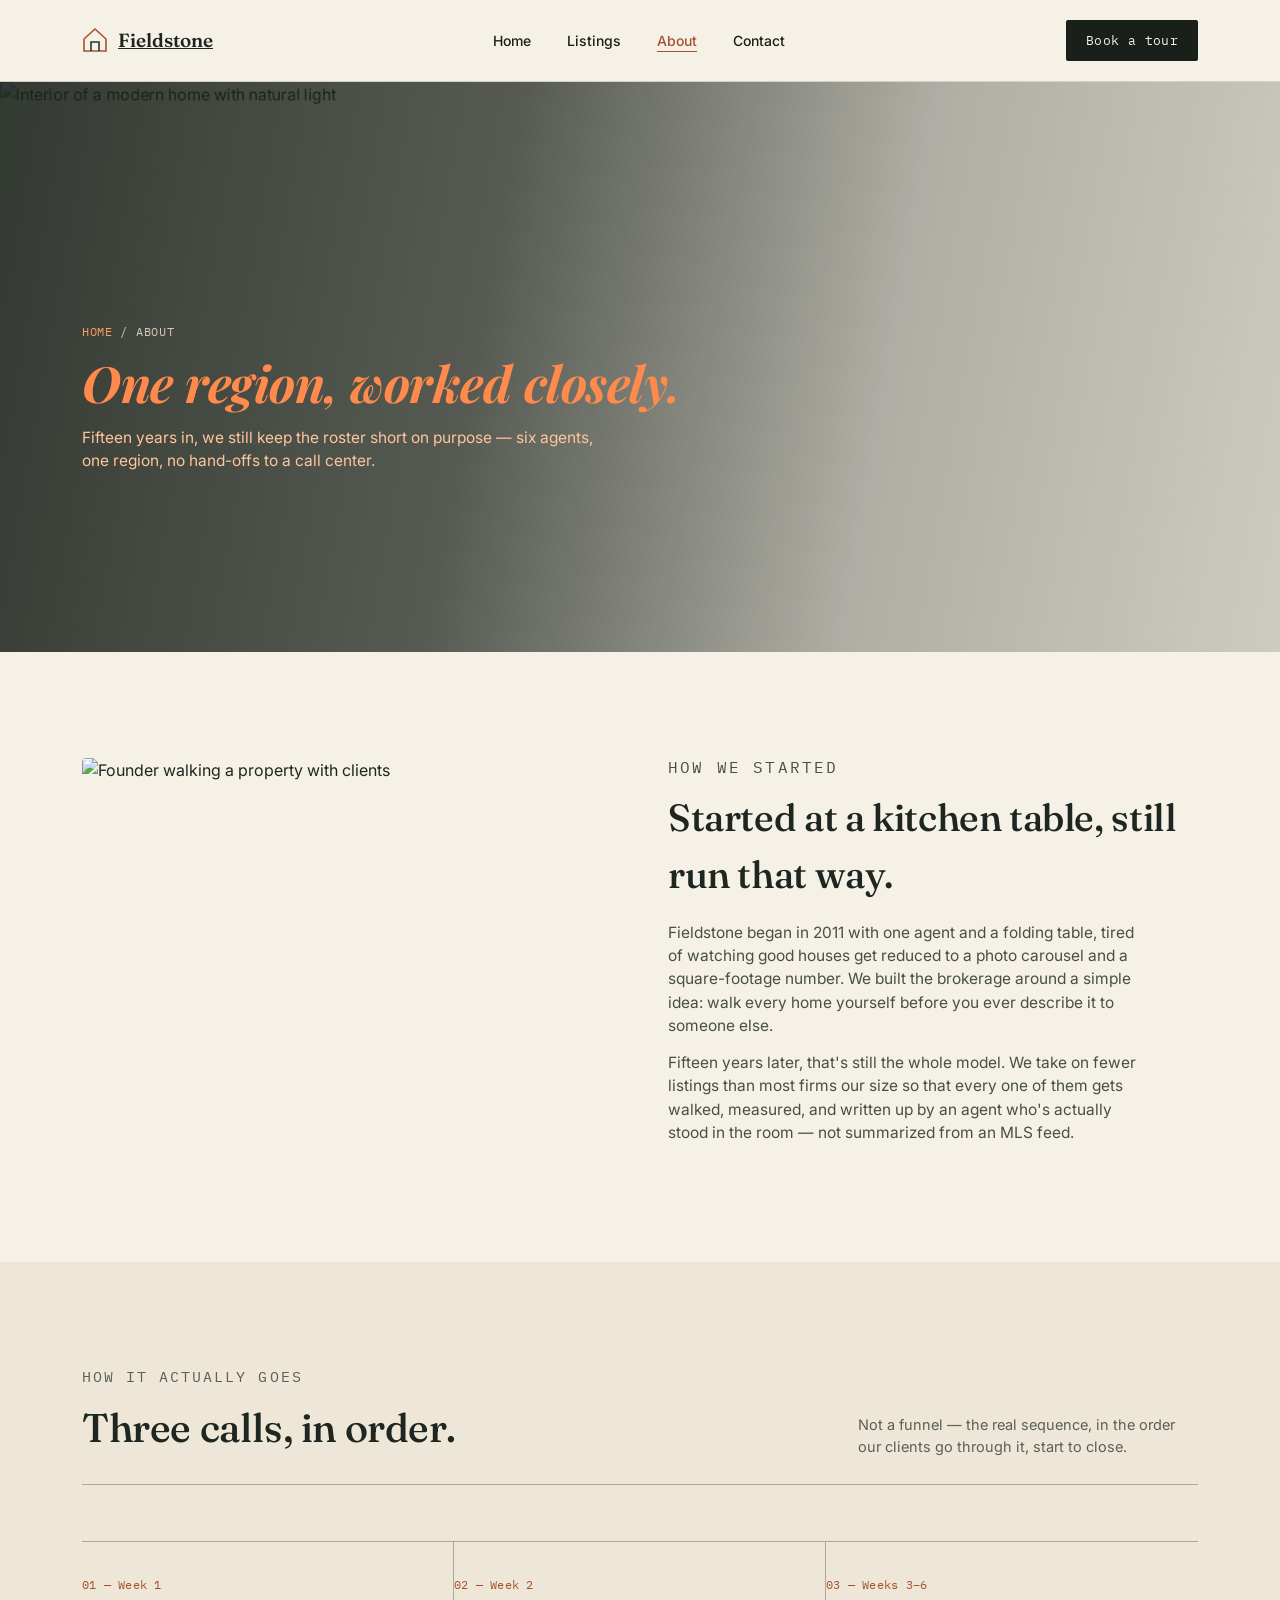
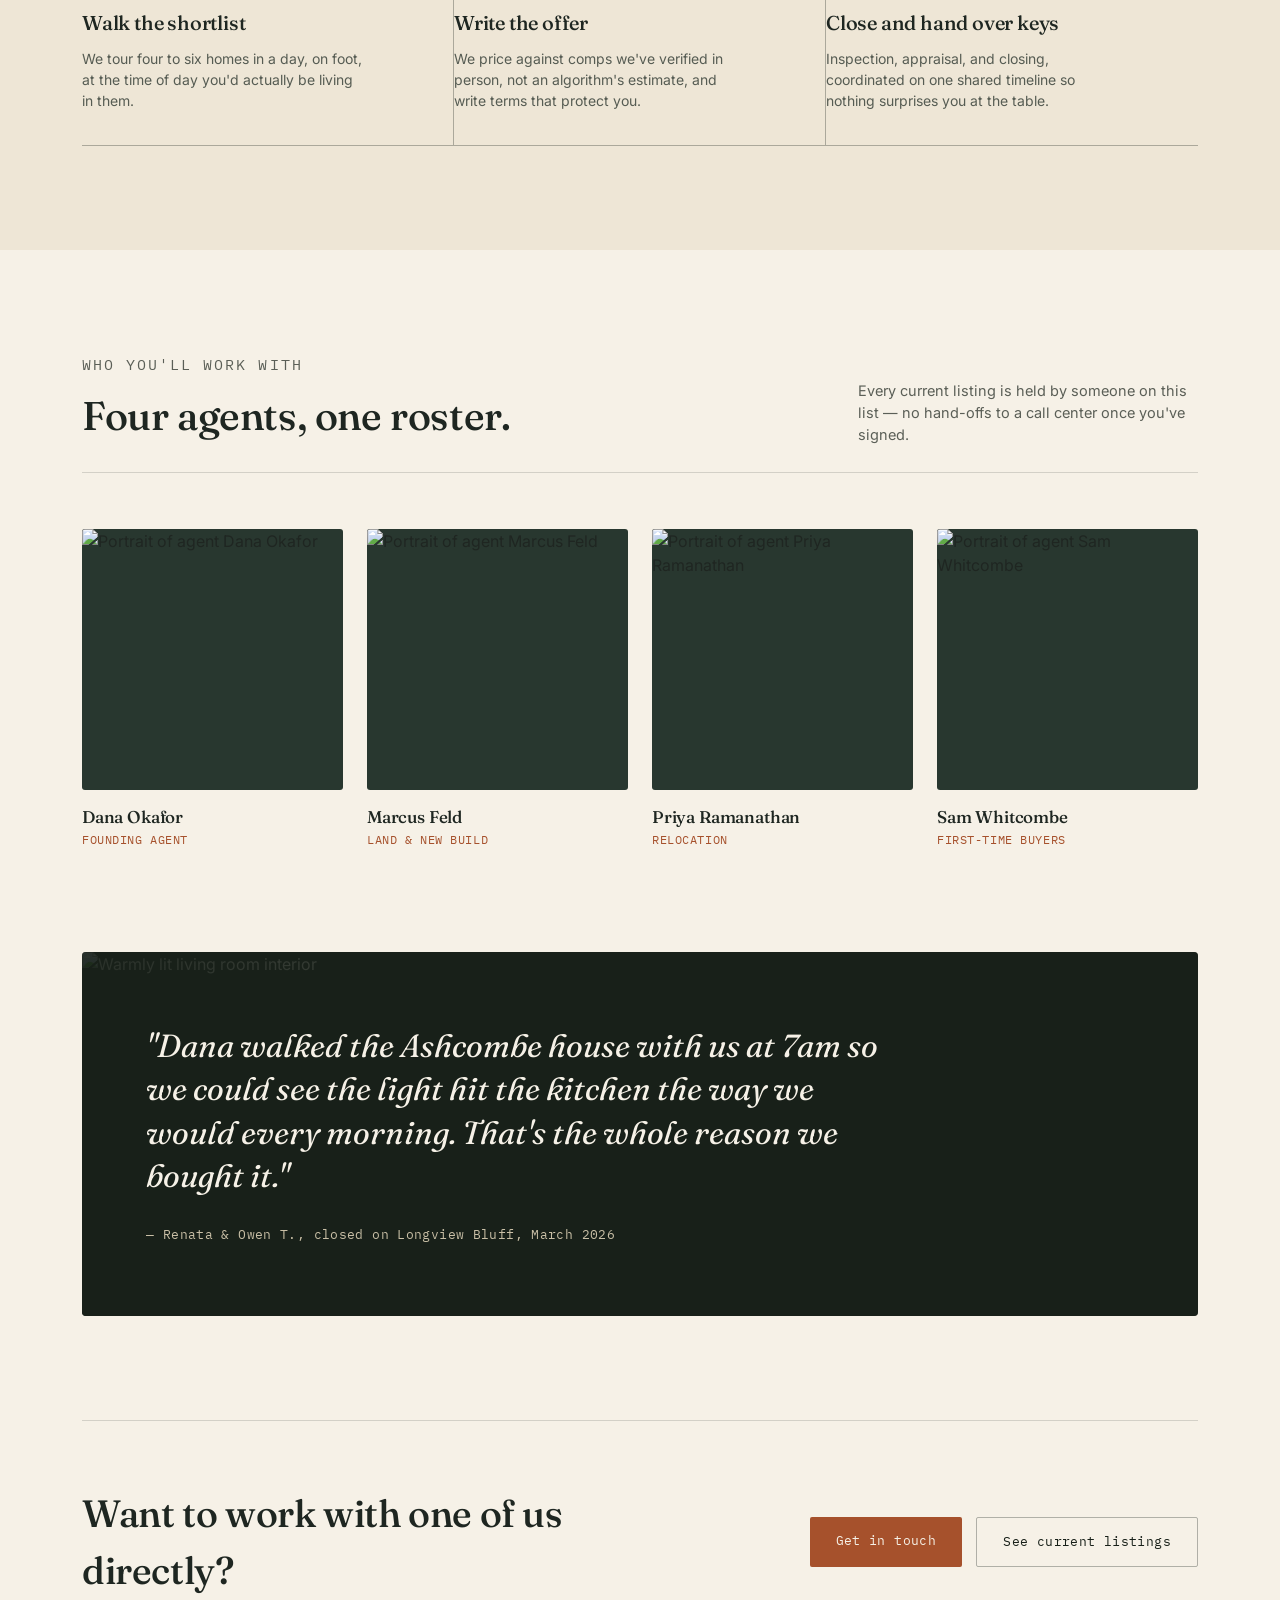
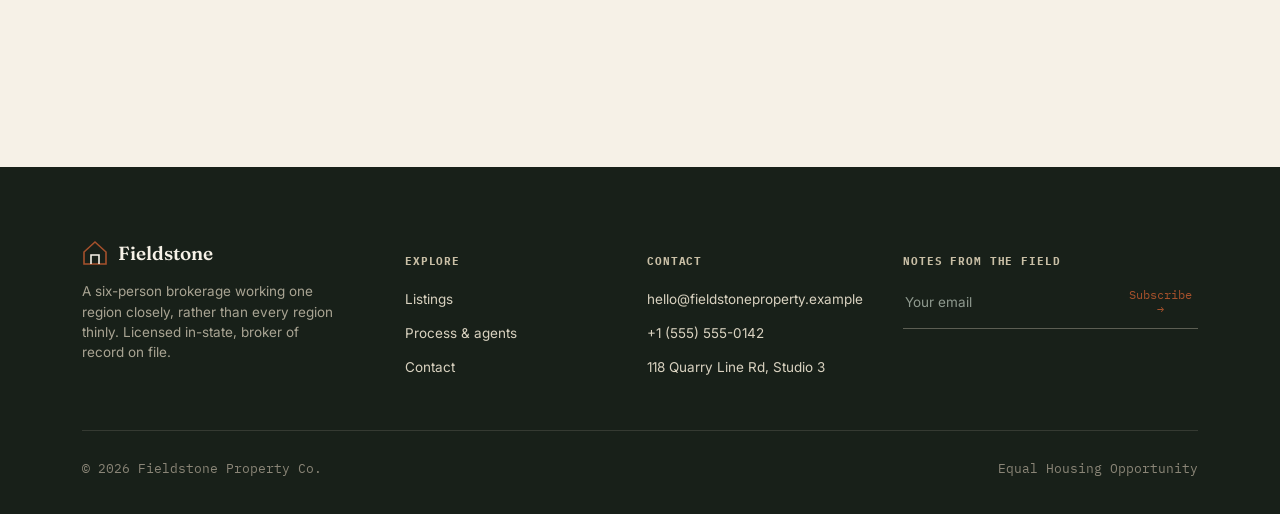
==== about.html @ 6312f869 "Add multi-page site: Home, Listings, About, Contact with professional nav and mobile menu" ====
<!DOCTYPE html>
<html lang="en">
<head>
<meta charset="UTF-8">
<meta name="viewport" content="width=device-width, initial-scale=1.0">
<title>About — Fieldstone Property Co.</title>
<link rel="preconnect" href="https://fonts.googleapis.com">
<link rel="preconnect" href="https://fonts.gstatic.com" crossorigin>
<link href="https://fonts.googleapis.com/css2?family=Fraunces:ital,opsz,wght@0,9..144,400;0,9..144,500;0,9..144,600;1,9..144,400&family=Playfair+Display:ital,wght@0,700;1,400;1,700&family=Inter:wght@400;500;600&family=IBM+Plex+Mono:wght@400;500&display=swap" rel="stylesheet">
<link rel="stylesheet" href="css/style.css">
</head>
<body>

<header>
  <nav>
    <a href="index.html" class="logo">
      <svg class="logo-mark" viewBox="0 0 26 26" fill="none">
        <path d="M13 2L24 12V24H2V12L13 2Z" stroke="#A6512C" stroke-width="1.6"/>
        <path d="M9 24V15H17V24" stroke="#28372F" stroke-width="1.6"/>
      </svg>
      Fieldstone
    </a>
    <ul class="nav-links">
      <li><a href="index.html">Home</a></li>
      <li><a href="listings.html">Listings</a></li>
      <li><a href="about.html" class="active">About</a></li>
      <li><a href="contact.html">Contact</a></li>
    </ul>
    <div class="nav-right">
      <a class="nav-cta" href="contact.html">Book a tour</a>
      <button class="nav-toggle" aria-label="Toggle menu" aria-expanded="false">
        <span></span><span></span><span></span>
      </button>
    </div>
  </nav>
  <div class="mobile-menu">
    <a href="index.html">Home</a>
    <a href="listings.html">Listings</a>
    <a href="about.html" class="active">About</a>
    <a href="contact.html">Contact</a>
    <a class="mobile-cta" href="contact.html">Book a tour</a>
  </div>
</header>

<section class="page-hero">
  <div class="hero-media">
    <img class="hero-photo" src="https://images.unsplash.com/photo-1600607687644-c7531e489ece?auto=format&fit=crop&w=1800&q=80" alt="Interior of a modern home with natural light" onerror="this.onerror=null;this.src='https://picsum.photos/seed/fieldstone-about/1800/900'">
    <div class="hero-scrim"></div>
    <div class="hero-grain"></div>
  </div>
  <div class="page-hero-inner">
    <p class="breadcrumb hero-fade d1"><a href="index.html">Home</a> / About</p>
    <h1 class="hero-fade d2">One region, worked closely.</h1>
    <p class="lede hero-fade d3">Fifteen years in, we still keep the roster short on purpose — six agents, one region, no hand-offs to a call center.</p>
  </div>
</section>

<section>
  <div class="wrap">
    <div class="about-intro reveal">
      <div class="about-intro-media">
        <img src="https://images.unsplash.com/photo-1600585154526-990dced4db0d?auto=format&fit=crop&w=900&q=80" alt="Founder walking a property with clients" loading="lazy" onerror="this.onerror=null;this.src='https://picsum.photos/seed/fieldstone-about-intro/900/700'">
      </div>
      <div>
        <p class="eyebrow" style="margin-bottom:10px;">How we started</p>
        <h2>Started at a kitchen table, still run that way.</h2>
        <p>Fieldstone began in 2011 with one agent and a folding table, tired of watching good houses get reduced to a photo carousel and a square-footage number. We built the brokerage around a simple idea: walk every home yourself before you ever describe it to someone else.</p>
        <p>Fifteen years later, that's still the whole model. We take on fewer listings than most firms our size so that every one of them gets walked, measured, and written up by an agent who's actually stood in the room — not summarized from an MLS feed.</p>
      </div>
    </div>
  </div>
</section>

<section id="process" style="background:var(--paper);">
  <div class="wrap">
    <div class="section-head reveal" style="border-color:var(--line-strong);">
      <div>
        <p class="eyebrow" style="margin-bottom:10px;">How it actually goes</p>
        <h2>Three calls, in order.</h2>
      </div>
      <p>Not a funnel — the real sequence, in the order our clients go through it, start to close.</p>
    </div>

    <div class="process-list reveal">
      <div class="process-item">
        <div class="process-num mono">01 — Week 1</div>
        <h3>Walk the shortlist</h3>
        <p>We tour four to six homes in a day, on foot, at the time of day you'd actually be living in them.</p>
      </div>
      <div class="process-item">
        <div class="process-num mono">02 — Week 2</div>
        <h3>Write the offer</h3>
        <p>We price against comps we've verified in person, not an algorithm's estimate, and write terms that protect you.</p>
      </div>
      <div class="process-item">
        <div class="process-num mono">03 — Weeks 3–6</div>
        <h3>Close and hand over keys</h3>
        <p>Inspection, appraisal, and closing, coordinated on one shared timeline so nothing surprises you at the table.</p>
      </div>
    </div>
  </div>
</section>

<section id="agents">
  <div class="wrap">
    <div class="section-head reveal">
      <div>
        <p class="eyebrow" style="margin-bottom:10px;">Who you'll work with</p>
        <h2>Four agents, one roster.</h2>
      </div>
      <p>Every current listing is held by someone on this list — no hand-offs to a call center once you've signed.</p>
    </div>

    <div class="agents-grid">
      <div class="agent-card reveal">
        <div class="agent-avatar">
          <img src="https://images.unsplash.com/photo-1580489944761-15a19d654956?auto=format&fit=crop&w=400&q=80" alt="Portrait of agent Dana Okafor" loading="lazy" onerror="this.onerror=null;this.src='https://picsum.photos/seed/agent-dana/400/400'">
        </div>
        <h3>Dana Okafor</h3>
        <div class="role">Founding agent</div>
      </div>
      <div class="agent-card reveal">
        <div class="agent-avatar">
          <img src="https://images.unsplash.com/photo-1500648767791-00dcc994a43e?auto=format&fit=crop&w=400&q=80" alt="Portrait of agent Marcus Feld" loading="lazy" onerror="this.onerror=null;this.src='https://picsum.photos/seed/agent-marcus/400/400'">
        </div>
        <h3>Marcus Feld</h3>
        <div class="role">Land &amp; new build</div>
      </div>
      <div class="agent-card reveal">
        <div class="agent-avatar">
          <img src="https://images.unsplash.com/photo-1544005313-94ddf0286df2?auto=format&fit=crop&w=400&q=80" alt="Portrait of agent Priya Ramanathan" loading="lazy" onerror="this.onerror=null;this.src='https://picsum.photos/seed/agent-priya/400/400'">
        </div>
        <h3>Priya Ramanathan</h3>
        <div class="role">Relocation</div>
      </div>
      <div class="agent-card reveal">
        <div class="agent-avatar">
          <img src="https://images.unsplash.com/photo-1519345182560-3f2917c472ef?auto=format&fit=crop&w=400&q=80" alt="Portrait of agent Sam Whitcombe" loading="lazy" onerror="this.onerror=null;this.src='https://picsum.photos/seed/agent-sam/400/400'">
        </div>
        <h3>Sam Whitcombe</h3>
        <div class="role">First-time buyers</div>
      </div>
    </div>
  </div>
</section>

<section style="padding-top:0;">
  <div class="wrap">
    <div class="testimonial reveal">
      <img class="testimonial-photo" src="https://images.unsplash.com/photo-1600210492486-724fe5c67fb0?auto=format&fit=crop&w=1600&q=80" alt="Warmly lit living room interior" loading="lazy" onerror="this.onerror=null;this.src='https://picsum.photos/seed/fieldstone-testimonial/1600/900'">
      <div class="testimonial-scrim"></div>
      <blockquote>"Dana walked the Ashcombe house with us at 7am so we could see the light hit the kitchen the way we would every morning. That's the whole reason we bought it."</blockquote>
      <cite>— Renata &amp; Owen T., closed on Longview Bluff, March 2026</cite>
    </div>
  </div>
</section>

<section style="padding-top:0;">
  <div class="wrap">
    <div class="cta-banner reveal">
      <h2>Want to work with one of us directly?</h2>
      <div class="cta-buttons">
        <a class="btn-primary" href="contact.html">Get in touch</a>
        <a class="btn-secondary" href="listings.html">See current listings</a>
      </div>
    </div>
  </div>
</section>

<footer>
  <div class="wrap">
    <div class="footer-top">
      <div>
        <div class="logo">
          <svg class="logo-mark" viewBox="0 0 26 26" fill="none">
            <path d="M13 2L24 12V24H2V12L13 2Z" stroke="#A6512C" stroke-width="1.6"/>
            <path d="M9 24V15H17V24" stroke="#F6F1E7" stroke-width="1.6"/>
          </svg>
          Fieldstone
        </div>
        <p>A six-person brokerage working one region closely, rather than every region thinly. Licensed in-state, broker of record on file.</p>
      </div>
      <div class="footer-col">
        <h4>Explore</h4>
        <ul>
          <li><a href="listings.html">Listings</a></li>
          <li><a href="about.html">Process &amp; agents</a></li>
          <li><a href="contact.html">Contact</a></li>
        </ul>
      </div>
      <div class="footer-col">
        <h4>Contact</h4>
        <ul>
          <li><a href="mailto:hello@fieldstoneproperty.example">hello@fieldstoneproperty.example</a></li>
          <li><a href="tel:+15550142">+1 (555) 555-0142</a></li>
          <li><a href="contact.html">118 Quarry Line Rd, Studio 3</a></li>
        </ul>
      </div>
      <div class="footer-col">
        <h4>Notes from the field</h4>
        <div class="footer-form">
          <input type="email" placeholder="Your email">
          <button type="button">Subscribe →</button>
        </div>
      </div>
    </div>
    <div class="footer-bottom">
      <span>© 2026 Fieldstone Property Co.</span>
      <span>Equal Housing Opportunity</span>
    </div>
  </div>
</footer>

<script src="js/main.js" defer></script>

</body>
</html>
---- css/style.css ----
:root{
    --ivory:#F6F1E7;
    --paper:#EEE6D6;
    --forest:#28372F;
    --forest-dark:#182019;
    --stone:#A08A66;
    --rust:#A6512C;
    --ink:#1E2621;
    --line: rgba(30,38,33,0.16);
    --line-strong: rgba(30,38,33,0.32);
  }
  *{box-sizing:border-box;}
  html{scroll-behavior:smooth;}
  body{
    margin:0;
    background:var(--ivory);
    color:var(--ink);
    font-family:'Inter',sans-serif;
    font-size:16px;
    line-height:1.5;
    -webkit-font-smoothing:antialiased;
  }
  h1,h2,h3,.display{
    font-family:'Fraunces',serif;
    font-weight:500;
    letter-spacing:-0.01em;
    margin:0;
  }
  .mono{
    font-family:'IBM Plex Mono',monospace;
    letter-spacing:0.02em;
  }
  a{color:inherit;}
  img,svg{display:block;max-width:100%;}
  .wrap{max-width:1180px;margin:0 auto;padding:0 32px;}
  .eyebrow{
    font-family:'IBM Plex Mono',monospace;
    font-size:12px;
    letter-spacing:0.14em;
    text-transform:uppercase;
    color:var(--rust);
  }
  :focus-visible{outline:2px solid var(--rust); outline-offset:3px;}

  /* ---------- NAV ---------- */
  header{
    position:sticky; top:0; z-index:50;
    background:rgba(246,241,231,0.88);
    backdrop-filter:blur(10px);
    border-bottom:1px solid var(--line);
  }
  nav{
    max-width:1180px;margin:0 auto;padding:20px 32px;
    display:flex;align-items:center;justify-content:space-between;
  }
  .logo{
    display:flex;align-items:center;gap:10px;
    font-family:'Fraunces',serif;font-size:19px;font-weight:600;
  }
  .logo-mark{width:26px;height:26px;flex:none;}
  .nav-links{display:flex;gap:36px;list-style:none;margin:0;padding:0;}
  .nav-links a{
    text-decoration:none;font-size:14px;font-weight:500;color:var(--forest-dark);
    position:relative;padding-bottom:3px;
  }
  .nav-links a::after{
    content:"";position:absolute;left:0;bottom:0;width:0;height:1px;background:var(--rust);
    transition:width .25s ease;
  }
  .nav-links a:hover::after{width:100%;}
  .nav-cta{
    font-family:'IBM Plex Mono',monospace;font-size:12.5px;
    background:var(--forest-dark);color:var(--ivory);
    padding:11px 20px;border-radius:2px;text-decoration:none;
    letter-spacing:0.03em;
    transition:background .2s ease;
    white-space:nowrap;
  }
  .nav-cta:hover{background:var(--rust);}
  .nav-toggle{display:none;}

  /* ---------- HERO ---------- */
  .hero{
    position:relative;
    overflow:visible;
    padding:150px 0 96px;
    min-height:640px;
    display:flex;
    align-items:center;
    margin-bottom:30px;
  }
  .hero-media{
    position:absolute; inset:0; overflow:hidden; z-index:0;
  }
  .hero-photo{
    position:absolute; inset:0; width:100%; height:100%;
    object-fit:cover; object-position:center;
    z-index:0;
    animation: heroZoom 22s ease-in-out infinite alternate;
    will-change:transform;
  }
  @keyframes heroZoom{
    0%{ transform:scale(1); }
    100%{ transform:scale(1.09); }
  }
  .hero-scrim{
    position:absolute; inset:0; z-index:1;
    background:linear-gradient(100deg, rgba(24,32,25,0.88) 0%, rgba(24,32,25,0.72) 38%, rgba(24,32,25,0.32) 68%, rgba(24,32,25,0.18) 100%);
  }
  .hero-grain{
    position:absolute; inset:0; z-index:1; pointer-events:none;
    background-image:radial-gradient(rgba(246,241,231,0.05) 1px, transparent 1px);
    background-size:3px 3px;
    mix-blend-mode:overlay;
    opacity:0.5;
  }
  @media (prefers-reduced-motion: reduce){
    .hero-photo{ animation:none; }
  }
  .hero-fade{
    opacity:0; transform:translateY(16px);
    animation: heroFadeUp .8s cubic-bezier(.22,.68,.36,1) forwards;
  }
  .hero-fade.d1{animation-delay:.05s;}
  .hero-fade.d2{animation-delay:.15s;}
  .hero-fade.d3{animation-delay:.28s;}
  .hero-fade.d4{animation-delay:.4s;}
  .hero-fade.d5{animation-delay:.52s;}
  @keyframes heroFadeUp{
    to{ opacity:1; transform:translateY(0); }
  }
  @media (prefers-reduced-motion: reduce){
    .hero-fade{ opacity:1; transform:none; animation:none; }
  }

  .hero-badge{
    position:absolute; right:32px; bottom:-30px; z-index:3;
    background:var(--ivory);
    border-radius:4px;
    padding:16px 20px;
    display:flex; align-items:center; gap:12px;
    box-shadow:0 24px 46px -20px rgba(20,26,20,0.5);
    max-width:250px;
  }
  .hero-badge-stars{ color:var(--rust); font-size:13px; letter-spacing:1px; flex:none;}
  .hero-badge-text{ font-size:12.5px; line-height:1.35; color:#4a5148;}
  .hero-badge-text b{ font-family:'Fraunces',serif; font-size:15px; color:var(--forest-dark);}

  .scroll-cue{
    position:absolute; left:50%; bottom:22px; transform:translateX(-50%);
    z-index:3; color:rgba(246,241,231,0.75);
    display:flex; animation: bounceCue 2.2s ease-in-out infinite;
  }
  .scroll-cue:hover{ color:var(--ivory); }
  @keyframes bounceCue{
    0%,100%{ transform:translate(-50%,0); }
    50%{ transform:translate(-50%,8px); }
  }
  @media (max-width:640px){
    .hero-badge{ position:static; margin:28px 32px 0; max-width:none; }
    .scroll-cue{ display:none; }
  }
  .hero-inner{
    position:relative; z-index:2;
    max-width:1180px;margin:0 auto;padding:0 32px;
    display:grid;grid-template-columns:1fr;gap:40px;align-items:center;
  }
  .hero h1{
    font-family:'Playfair Display',serif;
    font-style:italic;
    font-weight:700;
    font-size:clamp(40px,5.4vw,68px);
    line-height:1.04;
    letter-spacing:-0.01em;
    color:#FF8A4C;
  }
  .hero h1 em{font-style:normal;color:#FFB07A;}
  .hero .eyebrow{color:#FF9E5E;}
  .hero p.lede{
    max-width:460px;margin:22px 0 0;font-size:17.5px;line-height:1.65;font-weight:400;letter-spacing:0.01em;color:#FFC59B;
  }
  .hero-stats{
    display:flex;gap:34px;margin-top:40px;padding-top:28px;border-top:1px solid rgba(246,241,231,0.28);
    max-width:460px;
  }
  .hero-stats div b{
    display:block;font-family:'Fraunces',serif;font-size:26px;font-weight:600;color:#FF8A4C;
  }
  .hero-stats div span{font-size:12px;color:#B7B09E;text-transform:uppercase;letter-spacing:0.06em;}

  /* search bar */
  .search-bar{
    margin-top:44px;
    background:var(--forest-dark);
    border-radius:4px;
    padding:22px;
    display:grid;
    grid-template-columns:1.2fr 1fr 1fr auto;
    gap:16px;
    box-shadow:0 22px 44px -18px rgba(20,26,20,0.45);
  }
  .search-field{display:flex;flex-direction:column;gap:6px;}
  .search-field label{
    font-family:'IBM Plex Mono',monospace;font-size:10.5px;color:#C9BFA6;text-transform:uppercase;letter-spacing:0.09em;
  }
  .search-field select, .search-field input{
    background:transparent;border:none;border-bottom:1px solid rgba(255,255,255,0.28);
    color:var(--ivory);font-family:'Inter',sans-serif;font-size:14.5px;padding:4px 0;
  }
  .search-field select option{color:#111;}
  .search-field input::placeholder{color:#8f9a8f;}
  .search-btn{
    align-self:end;background:var(--rust);color:var(--ivory);border:none;border-radius:2px;
    padding:12px 22px;font-family:'IBM Plex Mono',monospace;font-size:12.5px;letter-spacing:0.04em;
    cursor:pointer;transition:background .2s ease;
  }
  .search-btn:hover{background:#8c4324;}

  /* ---------- SECTION LABELS ---------- */
  section{padding:104px 0;}
  .section-head{
    display:flex;justify-content:space-between;align-items:flex-end;gap:24px;margin-bottom:56px;
    border-bottom:1px solid var(--line);padding-bottom:26px;
  }
  .section-head h2{font-size:clamp(28px,3.4vw,40px);}
  .section-head p{max-width:340px;font-size:14.5px;color:#5b5f57;margin:0;}

  /* ---------- LISTINGS ---------- */
  .listings-grid{
    display:grid;grid-template-columns:repeat(3,1fr);gap:28px;
  }
  .card{
    position:relative;
    background:var(--paper);
    border:1px solid var(--line);
    border-radius:3px;
    overflow:hidden;
    transition:transform .35s ease, box-shadow .35s ease;
  }
  .card:hover{transform:translateY(-6px); box-shadow:0 30px 50px -30px rgba(30,38,33,0.4);}
  .card-media{position:relative;aspect-ratio:4/3;background:var(--forest);overflow:hidden;}
  .card-media img{width:100%;height:100%;object-fit:cover;object-position:center;transition:transform .5s ease;}
  .card:hover .card-media img{transform:scale(1.06);}
  .card-tag{
    position:absolute;top:14px;left:14px;
    background:rgba(246,241,231,0.92);
    font-family:'IBM Plex Mono',monospace;font-size:11px;letter-spacing:0.05em;
    padding:5px 10px;border-radius:2px;text-transform:uppercase;color:var(--forest-dark);
  }
  .card-ticks{
    position:absolute;inset:0;pointer-events:none;opacity:0;transition:opacity .3s ease;
  }
  .card:hover .card-ticks{opacity:1;}
  .card-body{padding:20px 20px 22px;}
  .card-body .price{
    font-family:'Fraunces',serif;font-size:22px;font-weight:600;color:var(--forest-dark);
  }
  .card-body .addr{font-size:13.5px;color:#5b5f57;margin-top:4px;}
  .card-specs{
    display:flex;gap:16px;margin-top:16px;padding-top:14px;border-top:1px solid var(--line);
    font-family:'IBM Plex Mono',monospace;font-size:12px;color:#4a5148;
  }
  .card-specs span b{color:var(--forest-dark);}

  /* ---------- PROCESS ---------- */
  .process-list{display:grid;grid-template-columns:repeat(3,1fr);gap:0;border-top:1px solid var(--line-strong);}
  .process-item{
    padding:34px 26px 34px 0;border-bottom:1px solid var(--line-strong);
    border-right:1px solid var(--line-strong);
    position:relative;
  }
  .process-list .process-item:nth-child(3n){border-right:none;}
  .process-num{
    font-family:'IBM Plex Mono',monospace;font-size:12px;color:var(--rust);margin-bottom:14px;
  }
  .process-item h3{font-size:20px;margin-bottom:10px;}
  .process-item p{font-size:14px;color:#565c53;margin:0;max-width:280px;}

  /* ---------- AGENTS ---------- */
  .agents-grid{display:grid;grid-template-columns:repeat(4,1fr);gap:24px;}
  .agent-card{text-align:left;}
  .agent-avatar{aspect-ratio:1;border-radius:3px;overflow:hidden;background:var(--forest);margin-bottom:14px;}
  .agent-avatar img{width:100%;height:100%;object-fit:cover;object-position:top center;filter:grayscale(0.15);}
  .agent-card h3{font-size:17px;margin-bottom:2px;}
  .agent-card .role{font-family:'IBM Plex Mono',monospace;font-size:11.5px;color:var(--rust);text-transform:uppercase;letter-spacing:0.05em;}

  /* ---------- TESTIMONIAL ---------- */
  .testimonial{
    background:var(--forest-dark);color:var(--ivory);border-radius:4px;
    padding:72px 64px;position:relative;overflow:hidden;
    min-height:280px; display:flex; flex-direction:column; justify-content:center;
  }
  .testimonial-photo{
    position:absolute;inset:0;width:100%;height:100%;object-fit:cover;object-position:center;z-index:0;
  }
  .testimonial-scrim{
    position:absolute;inset:0;z-index:1;
    background:linear-gradient(100deg, rgba(24,32,25,0.92) 0%, rgba(24,32,25,0.82) 45%, rgba(24,32,25,0.55) 100%);
  }
  .testimonial blockquote{
    position:relative;z-index:2;
    font-family:'Fraunces',serif;font-style:italic;font-weight:400;
    font-size:clamp(24px,2.6vw,32px);line-height:1.35;max-width:760px;margin:0;
  }
  .testimonial cite{
    position:relative;z-index:2;
    display:block;margin-top:28px;font-style:normal;font-family:'IBM Plex Mono',monospace;
    font-size:12.5px;color:#C9BFA6;letter-spacing:0.03em;
  }

  /* ---------- CTA BANNER ---------- */
  .cta-banner{
    display:flex;align-items:center;justify-content:space-between;gap:30px;flex-wrap:wrap;
    padding:64px 0;border-top:1px solid var(--line);
  }
  .cta-banner h2{font-size:clamp(26px,3.2vw,38px);max-width:520px;}
  .cta-buttons{display:flex;gap:14px;}
  .btn-primary, .btn-secondary{
    text-decoration:none;font-family:'IBM Plex Mono',monospace;font-size:13px;letter-spacing:0.03em;
    padding:14px 26px;border-radius:2px;white-space:nowrap;
  }
  .btn-primary{background:var(--rust);color:var(--ivory);transition:background .2s ease;}
  .btn-primary:hover{background:#8c4324;}
  .btn-secondary{border:1px solid var(--line-strong);color:var(--forest-dark);}
  .btn-secondary:hover{border-color:var(--forest-dark);}

  /* ---------- FOOTER ---------- */
  footer{background:var(--forest-dark);color:#D9D2C0;padding:72px 0 36px;}
  .footer-top{
    display:grid;grid-template-columns:1.4fr 1fr 1fr 1.2fr;gap:40px;padding-bottom:52px;border-bottom:1px solid rgba(217,210,192,0.15);
  }
  .footer-top .logo{color:var(--ivory);margin-bottom:14px;}
  .footer-top p{font-size:13.5px;color:#A9A493;max-width:260px;}
  .footer-col h4{
    font-family:'IBM Plex Mono',monospace;font-size:11px;text-transform:uppercase;letter-spacing:0.08em;
    color:#C9BFA6;margin-bottom:16px;
  }
  .footer-col ul{list-style:none;margin:0;padding:0;display:flex;flex-direction:column;gap:10px;}
  .footer-col a{text-decoration:none;font-size:13.5px;color:#D9D2C0;transition:color .2s ease;}
  .footer-col a:hover{color:var(--rust);}
  .footer-form{display:flex;gap:0;border-bottom:1px solid rgba(217,210,192,0.35);padding-bottom:10px;}
  .footer-form input{
    background:transparent;border:none;flex:1;color:var(--ivory);font-size:13.5px;font-family:'Inter',sans-serif;
  }
  .footer-form input::placeholder{color:#8f9a8f;}
  .footer-form button{
    background:none;border:none;color:var(--rust);font-family:'IBM Plex Mono',monospace;font-size:12px;cursor:pointer;
  }
  .footer-bottom{
    display:flex;justify-content:space-between;padding-top:28px;font-size:12.5px;color:#8a8577;
    font-family:'IBM Plex Mono',monospace;
  }

  /* ---------- REVEAL ---------- */
  .reveal{opacity:0;transform:translateY(18px);transition:opacity .7s ease, transform .7s ease;}
  .reveal.in{opacity:1;transform:translateY(0);}

  @media (prefers-reduced-motion: reduce){
    .reveal{opacity:1;transform:none;transition:none;}
    html{scroll-behavior:auto;}
  }

  /* ---------- RESPONSIVE ---------- */
  @media (max-width:980px){
    .hero{padding:120px 0 72px;min-height:auto;}
    .listings-grid{grid-template-columns:repeat(2,1fr);}
    .agents-grid{grid-template-columns:repeat(2,1fr);}
    .process-list{grid-template-columns:1fr;}
    .process-list .process-item{border-right:none;}
    .footer-top{grid-template-columns:1fr 1fr;}
    .nav-links{display:none;}
    .search-bar{grid-template-columns:1fr 1fr; }
    .search-btn{grid-column:1/-1;}
  }
  @media (max-width:640px){
    .wrap,.hero-inner,nav,footer .wrap{padding-left:20px;padding-right:20px;}
    .listings-grid{grid-template-columns:1fr;}
    .agents-grid{grid-template-columns:1fr;}
    .footer-top{grid-template-columns:1fr;}
    section{padding:72px 0;}
    .cta-banner{padding:48px 0;}
    .testimonial{padding:44px 28px;}
  }

/* ---------- MOBILE NAV TOGGLE ---------- */
.nav-right{display:flex;align-items:center;gap:18px;}
.nav-toggle{
  display:none;flex-direction:column;justify-content:center;gap:5px;
  background:none;border:none;cursor:pointer;padding:6px;width:34px;height:34px;
}
.nav-toggle span{
  display:block;width:22px;height:2px;background:var(--forest-dark);border-radius:2px;
  transition:transform .25s ease, opacity .2s ease;
}
.nav-toggle.open span:nth-child(1){transform:translateY(7px) rotate(45deg);}
.nav-toggle.open span:nth-child(2){opacity:0;}
.nav-toggle.open span:nth-child(3){transform:translateY(-7px) rotate(-45deg);}

.mobile-menu{
  display:none;flex-direction:column;
  background:var(--ivory);border-bottom:1px solid var(--line);
  padding:6px 32px 22px;
}
.mobile-menu.open{display:flex;}
.mobile-menu a{
  padding:13px 0;font-size:15px;text-decoration:none;color:var(--forest-dark);
  border-bottom:1px solid var(--line);font-weight:500;
}
.mobile-menu a.active{color:var(--rust);}
.mobile-menu .mobile-cta{
  margin-top:14px;background:var(--forest-dark);color:var(--ivory);text-align:center;
  border-radius:2px;padding:13px;font-family:'IBM Plex Mono',monospace;font-size:13px;
  border-bottom:none;
}

.nav-links a.active{color:var(--rust);}
.nav-links a.active::after{width:100%;}

@media (max-width:980px){
  .nav-toggle{display:flex;}
}
@media (min-width:981px){
  .mobile-menu{display:none !important;}
}

/* ---------- PAGE HERO (internal pages) ---------- */
.page-hero{
  position:relative;overflow:visible;min-height:300px;
  display:flex;align-items:center;
}
.page-hero-inner{
  position:relative;z-index:2;max-width:1180px;margin:0 auto;
  padding:126px 32px 60px;width:100%;
}
.page-hero .eyebrow{color:#FF9E5E;}
.page-hero h1{
  font-family:'Playfair Display',serif;font-style:italic;font-weight:700;
  font-size:clamp(32px,4.2vw,50px);color:#FF8A4C;margin-top:14px;line-height:1.1;
  max-width:640px;
}
.page-hero p.lede{max-width:520px;margin-top:16px;font-size:15.5px;color:#FFC59B;}
.breadcrumb{
  font-family:'IBM Plex Mono',monospace;font-size:11.5px;letter-spacing:0.06em;
  color:#D9CBB8;text-transform:uppercase;
}
.breadcrumb a{color:#FF9E5E;text-decoration:none;}
.breadcrumb a:hover{text-decoration:underline;}

@media (max-width:640px){
  .page-hero-inner{padding:110px 20px 48px;}
}

/* ---------- LISTINGS PAGE FILTER BAR ---------- */
.filter-wrap{margin-top:-56px;position:relative;z-index:5;}
@media (max-width:980px){
  .filter-wrap{margin-top:24px;}
}

/* ---------- ABOUT PAGE INTRO ---------- */
.about-intro{
  display:grid;grid-template-columns:1fr 1fr;gap:56px;align-items:center;
}
.about-intro-media{border-radius:4px;overflow:hidden;aspect-ratio:4/3;}
.about-intro-media img{width:100%;height:100%;object-fit:cover;}
.about-intro h2{font-size:clamp(28px,3.4vw,38px);margin-bottom:18px;}
.about-intro p{font-size:15.5px;color:#484f45;margin:0 0 14px;max-width:480px;}
@media (max-width:900px){
  .about-intro{grid-template-columns:1fr;}
}

/* ---------- CONTACT PAGE ---------- */
.contact-grid{display:grid;grid-template-columns:1.15fr 0.85fr;gap:52px;align-items:start;}
.contact-form{display:flex;flex-direction:column;gap:22px;}
.form-row{display:grid;grid-template-columns:1fr 1fr;gap:22px;}
.form-field{display:flex;flex-direction:column;gap:7px;}
.form-field label{
  font-family:'IBM Plex Mono',monospace;font-size:11px;text-transform:uppercase;
  letter-spacing:0.07em;color:#6b7268;
}
.form-field input, .form-field select, .form-field textarea{
  border:none;border-bottom:1px solid var(--line-strong);background:transparent;
  padding:10px 2px;font-family:'Inter',sans-serif;font-size:15px;color:var(--ink);
  transition:border-color .2s ease;
}
.form-field input:focus, .form-field select:focus, .form-field textarea:focus{
  border-color:var(--rust);outline:none;
}
.form-field textarea{resize:vertical;min-height:120px;font-family:'Inter',sans-serif;}
.contact-info{
  background:var(--paper);border-radius:4px;padding:34px;
  display:flex;flex-direction:column;gap:26px;
}
.contact-info-item h4{
  font-family:'IBM Plex Mono',monospace;font-size:11px;text-transform:uppercase;
  letter-spacing:0.07em;color:var(--rust);margin-bottom:8px;
}
.contact-info-item p, .contact-info-item a{
  font-size:14.5px;color:var(--forest-dark);text-decoration:none;margin:0;line-height:1.5;
}
.contact-info-item a:hover{color:var(--rust);}
.contact-map{border-radius:4px;overflow:hidden;border:1px solid var(--line);margin-top:6px;}
.contact-map iframe{display:block;width:100%;height:220px;border:0;filter:grayscale(0.3) contrast(1.05);}
@media (max-width:900px){
  .contact-grid{grid-template-columns:1fr;}
  .form-row{grid-template-columns:1fr;}
}
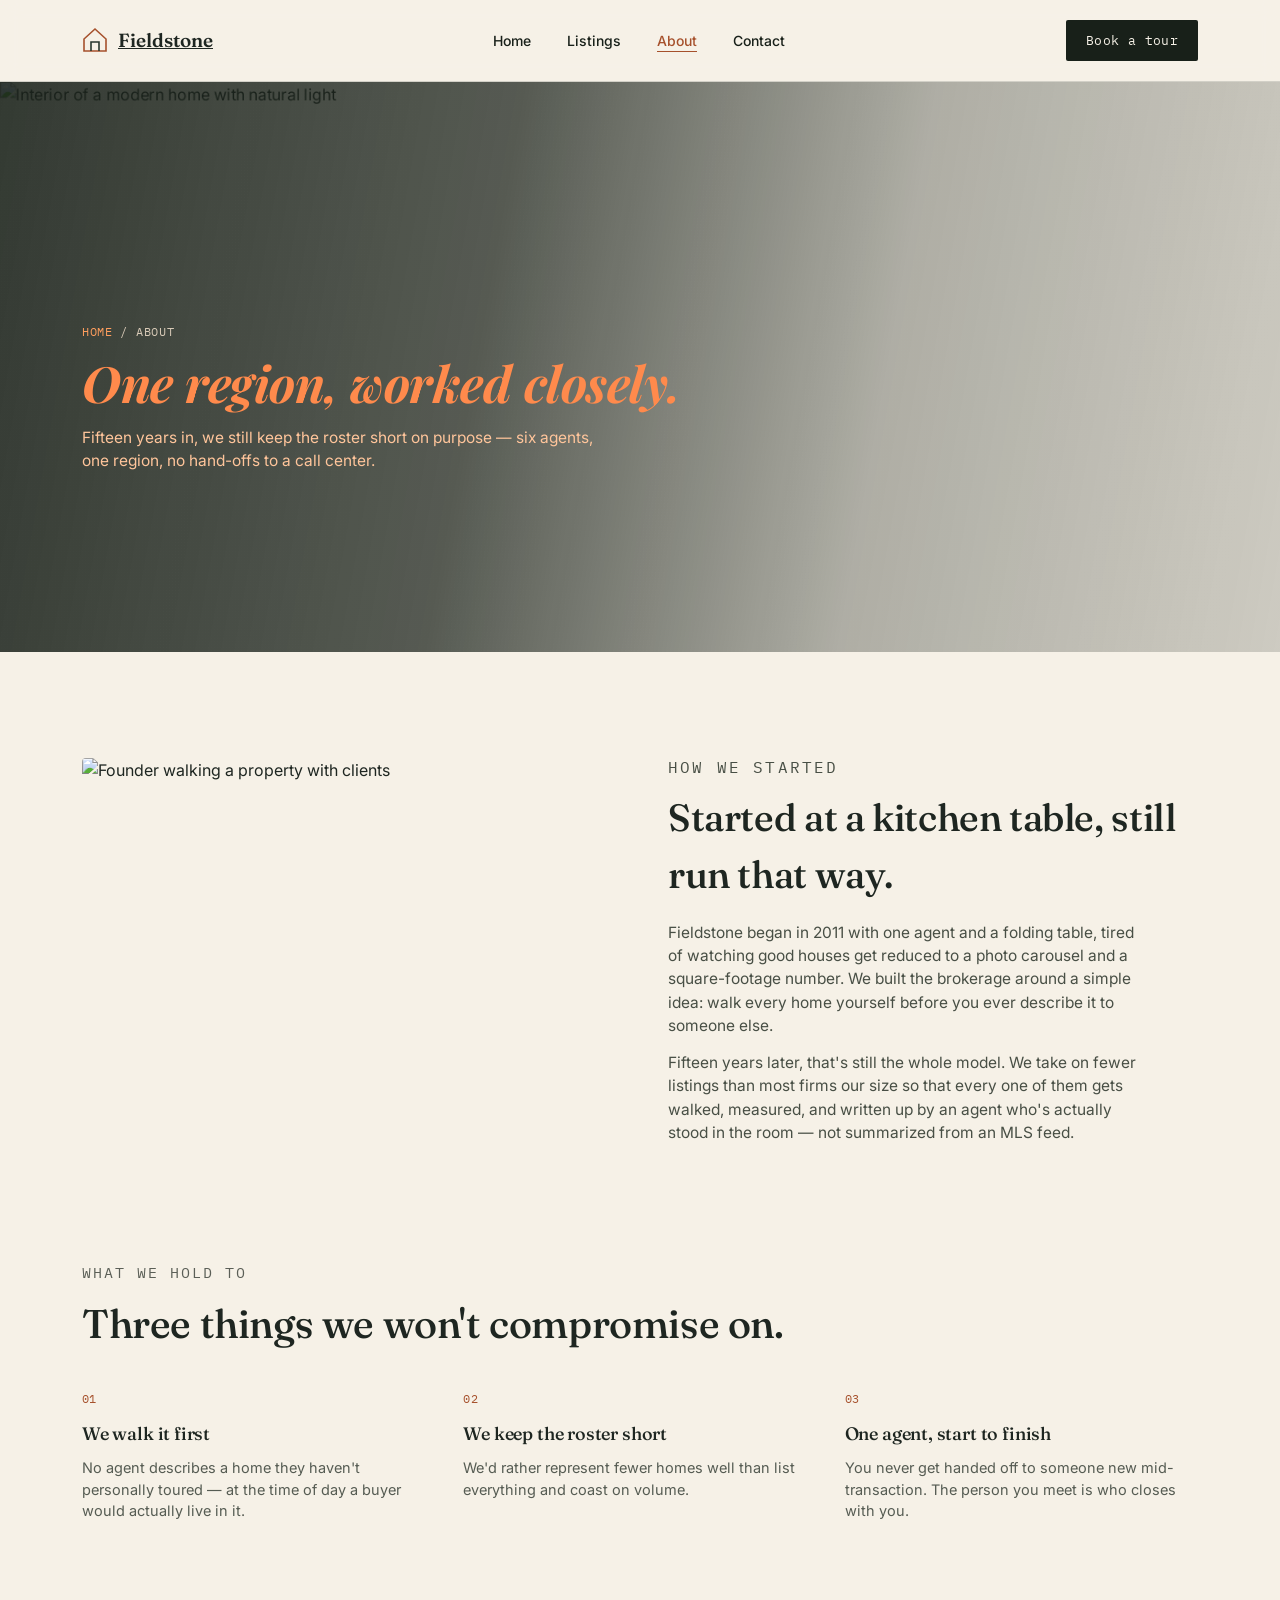
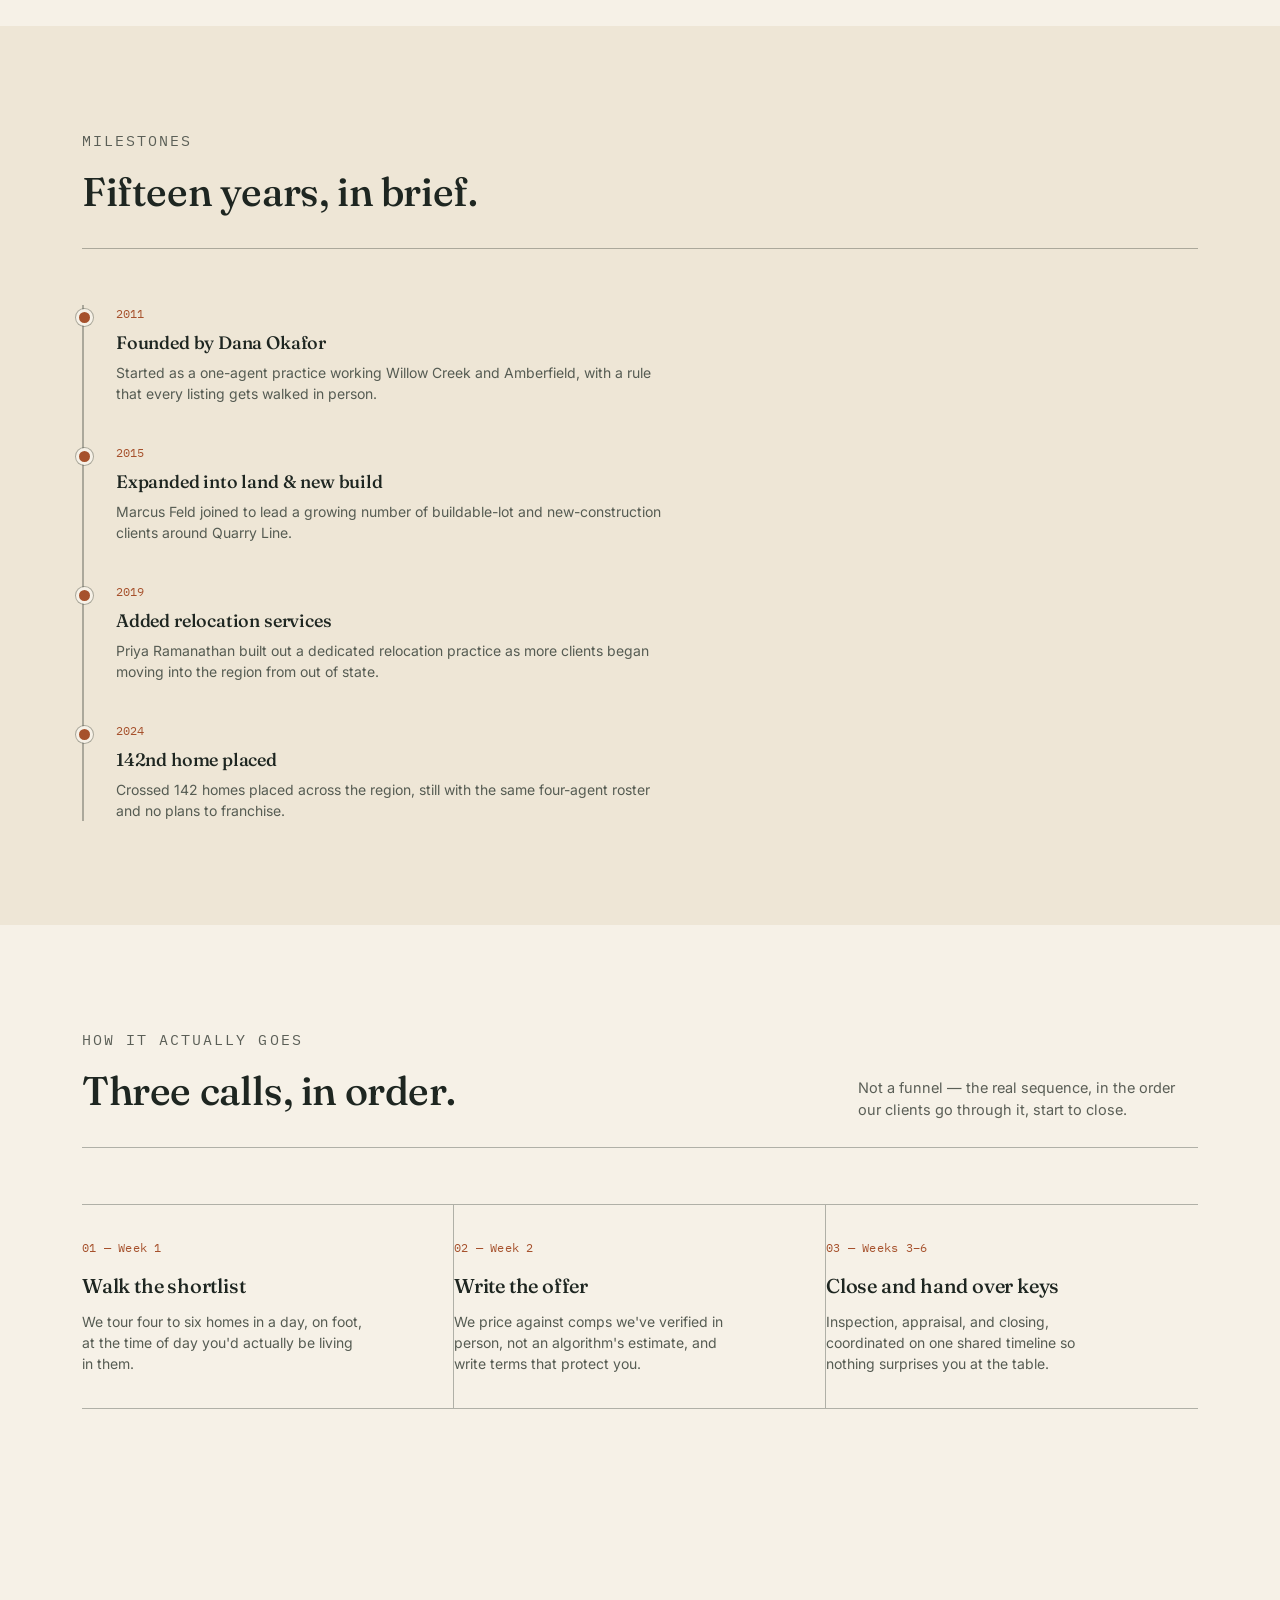
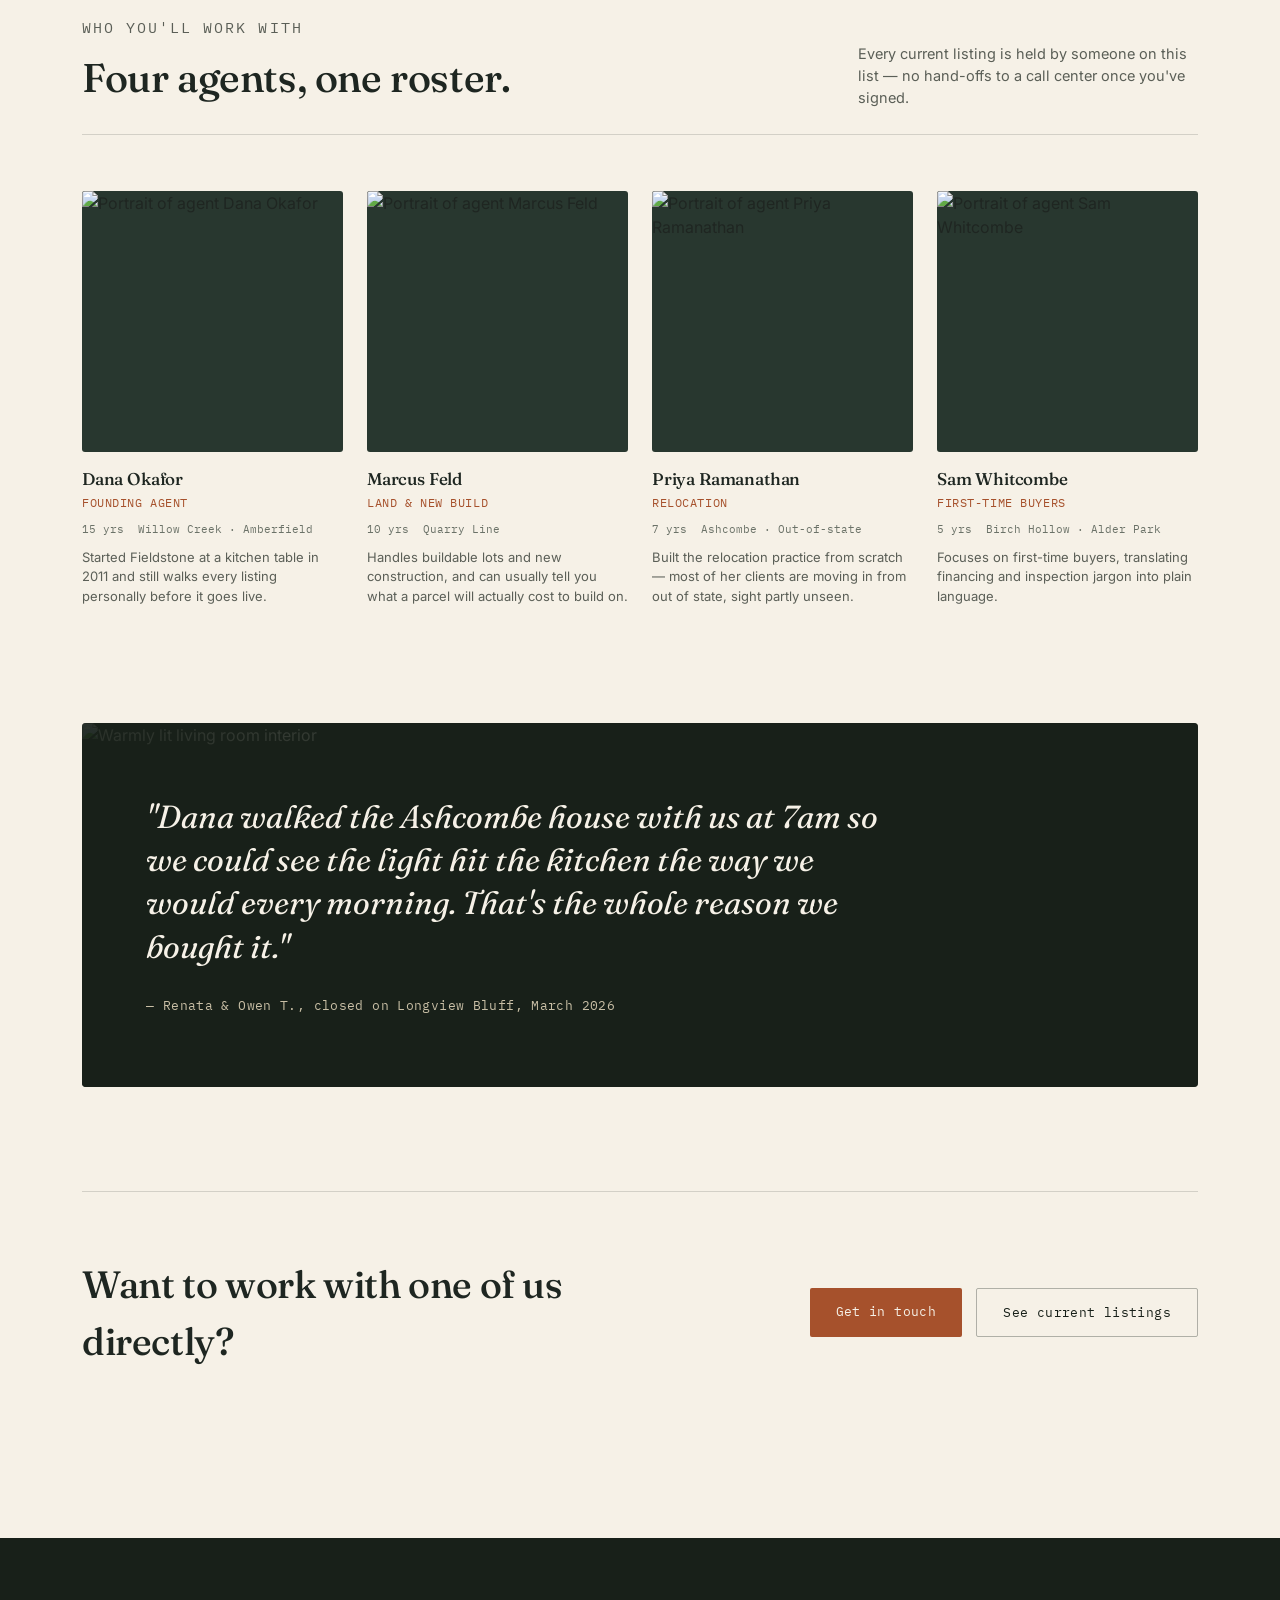
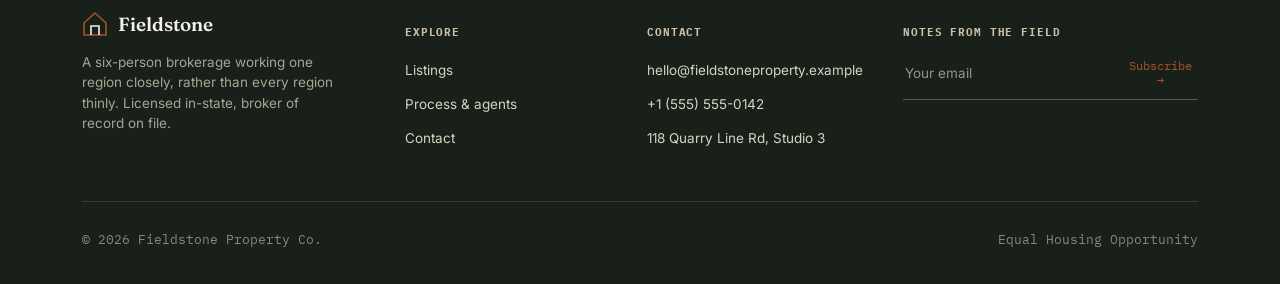
==== commit dd56b7f7: "Add substantially more content to every page: features, areas served, FAQ, timeline, values, agent b" ====
--- a/about.html
+++ b/about.html
@@ -71,7 +71,68 @@
   </div>
 </section>
 
-<section id="process" style="background:var(--paper);">
+<section style="padding-top:0;">
+  <div class="wrap">
+    <div class="section-head reveal" style="border:none;padding-bottom:0;margin-bottom:36px;">
+      <div>
+        <p class="eyebrow" style="margin-bottom:10px;">What we hold to</p>
+        <h2>Three things we won't compromise on.</h2>
+      </div>
+    </div>
+    <div class="values-grid">
+      <div class="value-card reveal">
+        <span class="value-num mono">01</span>
+        <h3>We walk it first</h3>
+        <p>No agent describes a home they haven't personally toured — at the time of day a buyer would actually live in it.</p>
+      </div>
+      <div class="value-card reveal">
+        <span class="value-num mono">02</span>
+        <h3>We keep the roster short</h3>
+        <p>We'd rather represent fewer homes well than list everything and coast on volume.</p>
+      </div>
+      <div class="value-card reveal">
+        <span class="value-num mono">03</span>
+        <h3>One agent, start to finish</h3>
+        <p>You never get handed off to someone new mid-transaction. The person you meet is who closes with you.</p>
+      </div>
+    </div>
+  </div>
+</section>
+
+<section style="background:var(--paper);">
+  <div class="wrap">
+    <div class="section-head reveal" style="border-color:var(--line-strong);">
+      <div>
+        <p class="eyebrow" style="margin-bottom:10px;">Milestones</p>
+        <h2>Fifteen years, in brief.</h2>
+      </div>
+    </div>
+    <div class="timeline reveal">
+      <div class="timeline-item">
+        <span class="year">2011</span>
+        <h3>Founded by Dana Okafor</h3>
+        <p>Started as a one-agent practice working Willow Creek and Amberfield, with a rule that every listing gets walked in person.</p>
+      </div>
+      <div class="timeline-item">
+        <span class="year">2015</span>
+        <h3>Expanded into land &amp; new build</h3>
+        <p>Marcus Feld joined to lead a growing number of buildable-lot and new-construction clients around Quarry Line.</p>
+      </div>
+      <div class="timeline-item">
+        <span class="year">2019</span>
+        <h3>Added relocation services</h3>
+        <p>Priya Ramanathan built out a dedicated relocation practice as more clients began moving into the region from out of state.</p>
+      </div>
+      <div class="timeline-item">
+        <span class="year">2024</span>
+        <h3>142nd home placed</h3>
+        <p>Crossed 142 homes placed across the region, still with the same four-agent roster and no plans to franchise.</p>
+      </div>
+    </div>
+  </div>
+</section>
+
+<section id="process">
   <div class="wrap">
     <div class="section-head reveal" style="border-color:var(--line-strong);">
       <div>
@@ -118,6 +179,8 @@
         </div>
         <h3>Dana Okafor</h3>
         <div class="role">Founding agent</div>
+        <div class="agent-meta"><span>15 yrs</span><span>Willow Creek · Amberfield</span></div>
+        <p class="bio">Started Fieldstone at a kitchen table in 2011 and still walks every listing personally before it goes live.</p>
       </div>
       <div class="agent-card reveal">
         <div class="agent-avatar">
@@ -125,6 +188,8 @@
         </div>
         <h3>Marcus Feld</h3>
         <div class="role">Land &amp; new build</div>
+        <div class="agent-meta"><span>10 yrs</span><span>Quarry Line</span></div>
+        <p class="bio">Handles buildable lots and new construction, and can usually tell you what a parcel will actually cost to build on.</p>
       </div>
       <div class="agent-card reveal">
         <div class="agent-avatar">
@@ -132,6 +197,8 @@
         </div>
         <h3>Priya Ramanathan</h3>
         <div class="role">Relocation</div>
+        <div class="agent-meta"><span>7 yrs</span><span>Ashcombe · Out-of-state</span></div>
+        <p class="bio">Built the relocation practice from scratch — most of her clients are moving in from out of state, sight partly unseen.</p>
       </div>
       <div class="agent-card reveal">
         <div class="agent-avatar">
@@ -139,6 +206,8 @@
         </div>
         <h3>Sam Whitcombe</h3>
         <div class="role">First-time buyers</div>
+        <div class="agent-meta"><span>5 yrs</span><span>Birch Hollow · Alder Park</span></div>
+        <p class="bio">Focuses on first-time buyers, translating financing and inspection jargon into plain language.</p>
       </div>
     </div>
   </div>
--- a/css/style.css
+++ b/css/style.css
@@ -504,3 +504,97 @@
   .contact-grid{grid-template-columns:1fr;}
   .form-row{grid-template-columns:1fr;}
 }
+
+/* ---------- WHY US / FEATURES ---------- */
+.features-grid{display:grid;grid-template-columns:repeat(4,1fr);gap:24px;}
+.feature-card{
+  padding:28px 24px;background:var(--paper);border-radius:4px;
+  border:1px solid var(--line);
+}
+.feature-card .feature-icon{
+  width:38px;height:38px;margin-bottom:18px;color:var(--rust);
+}
+.feature-card h3{font-size:17px;margin-bottom:10px;}
+.feature-card p{font-size:14px;color:#565c53;margin:0;}
+@media (max-width:980px){ .features-grid{grid-template-columns:repeat(2,1fr);} }
+@media (max-width:640px){ .features-grid{grid-template-columns:1fr;} }
+
+/* ---------- NEIGHBORHOOD / AREA TAGS ---------- */
+.area-tags{display:flex;flex-wrap:wrap;gap:12px;}
+.area-tag{
+  padding:10px 18px;border:1px solid var(--line-strong);border-radius:2px;
+  font-family:'IBM Plex Mono',monospace;font-size:12.5px;color:var(--forest-dark);
+  text-decoration:none;transition:border-color .2s ease, color .2s ease, background .2s ease;
+}
+.area-tag:hover{border-color:var(--rust);color:var(--rust);background:rgba(166,81,44,0.06);}
+
+/* ---------- FAQ ACCORDION ---------- */
+.faq-list{border-top:1px solid var(--line-strong);}
+.faq-item{border-bottom:1px solid var(--line-strong);}
+.faq-question{
+  width:100%;text-align:left;background:none;border:none;cursor:pointer;
+  display:flex;align-items:center;justify-content:space-between;gap:20px;
+  padding:22px 2px;font-family:'Fraunces',serif;font-size:17px;color:var(--forest-dark);
+}
+.faq-question .faq-icon{
+  flex:none;width:20px;height:20px;position:relative;
+}
+.faq-question .faq-icon::before, .faq-question .faq-icon::after{
+  content:"";position:absolute;background:var(--rust);border-radius:2px;
+}
+.faq-question .faq-icon::before{width:14px;height:2px;top:9px;left:3px;}
+.faq-question .faq-icon::after{width:2px;height:14px;top:3px;left:9px;transition:transform .25s ease;}
+.faq-item.open .faq-icon::after{transform:rotate(90deg);}
+.faq-answer{
+  max-height:0;overflow:hidden;transition:max-height .35s ease;
+}
+.faq-answer p{font-size:14.5px;color:#565c53;margin:0 0 22px;max-width:640px;padding-right:2px;}
+
+/* ---------- TIMELINE (About) ---------- */
+.timeline{border-left:2px solid var(--line-strong);padding-left:32px;display:flex;flex-direction:column;gap:40px;}
+.timeline-item{position:relative;}
+.timeline-item::before{
+  content:"";position:absolute;left:-40px;top:4px;width:11px;height:11px;
+  border-radius:50%;background:var(--rust);border:3px solid var(--ivory);
+  box-shadow:0 0 0 1px var(--line-strong);
+}
+.timeline-item .year{font-family:'IBM Plex Mono',monospace;font-size:12px;color:var(--rust);margin-bottom:6px;display:block;}
+.timeline-item h3{font-size:18px;margin-bottom:6px;}
+.timeline-item p{font-size:14px;color:#565c53;margin:0;max-width:560px;}
+
+/* ---------- VALUES GRID (About) ---------- */
+.values-grid{display:grid;grid-template-columns:repeat(3,1fr);gap:28px;}
+.value-card h3{font-size:18px;margin-bottom:10px;}
+.value-card .value-num{font-family:'IBM Plex Mono',monospace;font-size:12px;color:var(--rust);display:block;margin-bottom:12px;}
+.value-card p{font-size:14.5px;color:#565c53;margin:0;}
+@media (max-width:900px){ .values-grid{grid-template-columns:1fr;} }
+
+/* ---------- AGENT BIO (expanded cards) ---------- */
+.agent-card .bio{font-size:13px;color:#5b5f57;margin-top:10px;line-height:1.5;}
+.agent-card .agent-meta{
+  display:flex;gap:14px;margin-top:10px;font-family:'IBM Plex Mono',monospace;font-size:11px;color:#6b7268;
+}
+
+/* ---------- FILTER CHIPS (Listings) ---------- */
+.chip-row{display:flex;flex-wrap:wrap;gap:10px;margin-bottom:36px;}
+.chip{
+  padding:9px 18px;border-radius:20px;border:1px solid var(--line-strong);
+  font-family:'IBM Plex Mono',monospace;font-size:12.5px;background:none;cursor:pointer;
+  color:var(--forest-dark);transition:all .2s ease;
+}
+.chip.active{background:var(--forest-dark);color:var(--ivory);border-color:var(--forest-dark);}
+.chip:hover{border-color:var(--rust);}
+
+/* ---------- OFFICE HOURS TABLE (Contact) ---------- */
+.hours-table{width:100%;border-collapse:collapse;font-size:14px;}
+.hours-table td{padding:9px 0;border-bottom:1px solid var(--line);}
+.hours-table td:last-child{text-align:right;font-family:'IBM Plex Mono',monospace;font-size:12.5px;color:#565c53;}
+
+/* ---------- SOCIAL ROW ---------- */
+.social-row{display:flex;gap:14px;margin-top:6px;}
+.social-row a{
+  width:38px;height:38px;border-radius:50%;border:1px solid var(--line-strong);
+  display:flex;align-items:center;justify-content:center;color:var(--forest-dark);
+  transition:all .2s ease;
+}
+.social-row a:hover{background:var(--forest-dark);color:var(--ivory);border-color:var(--forest-dark);}
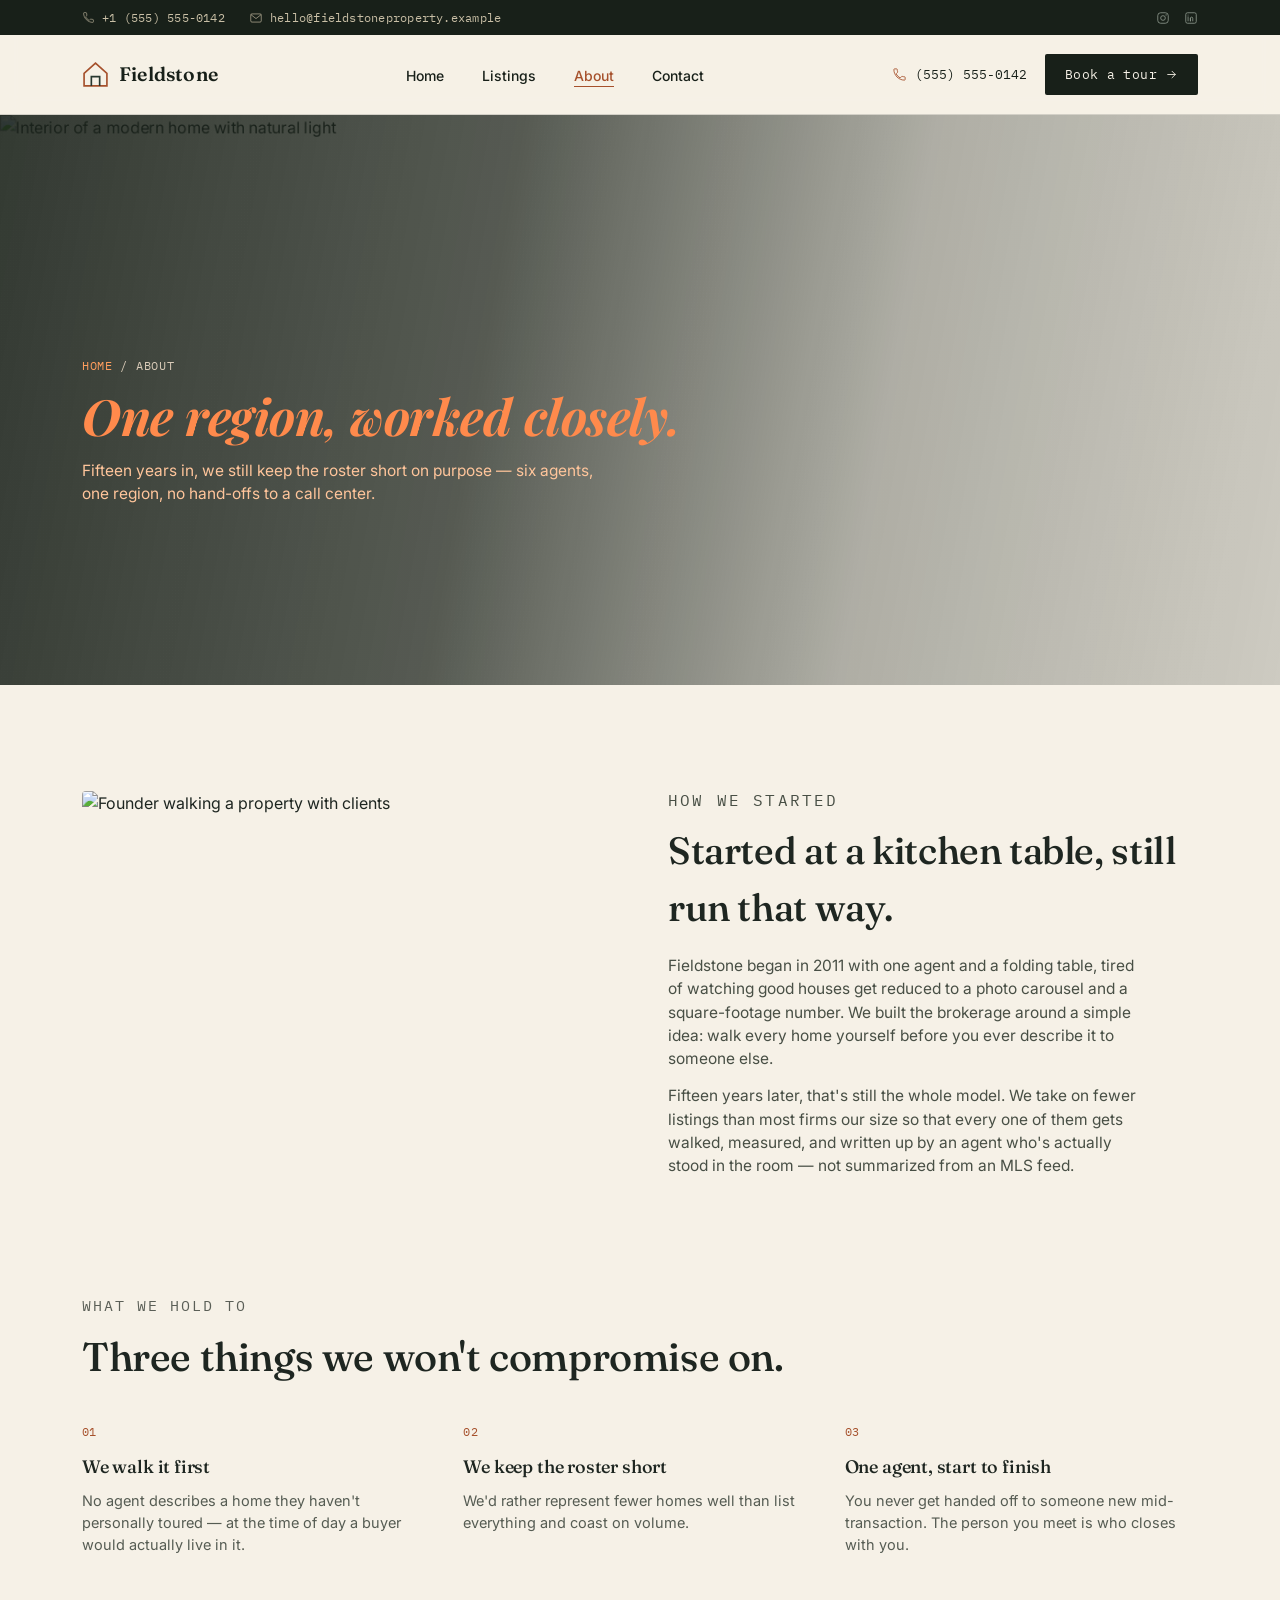
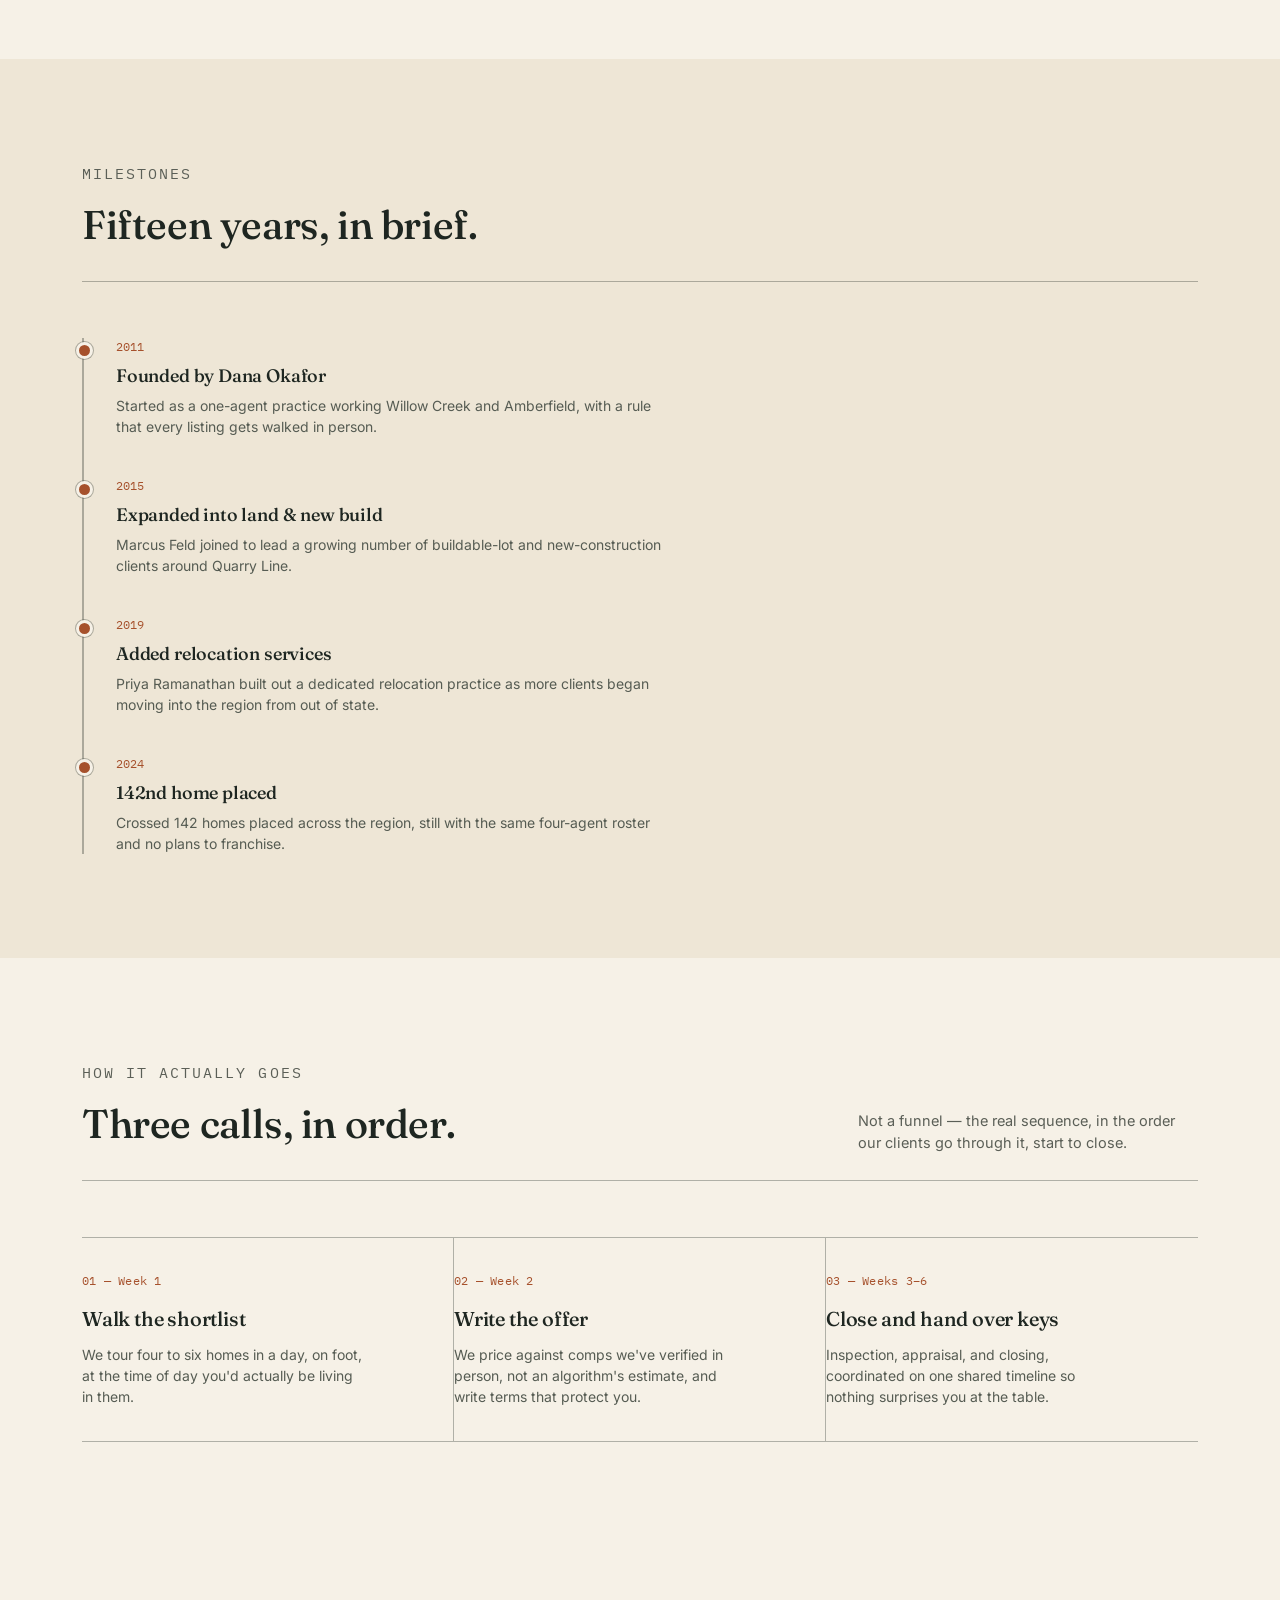
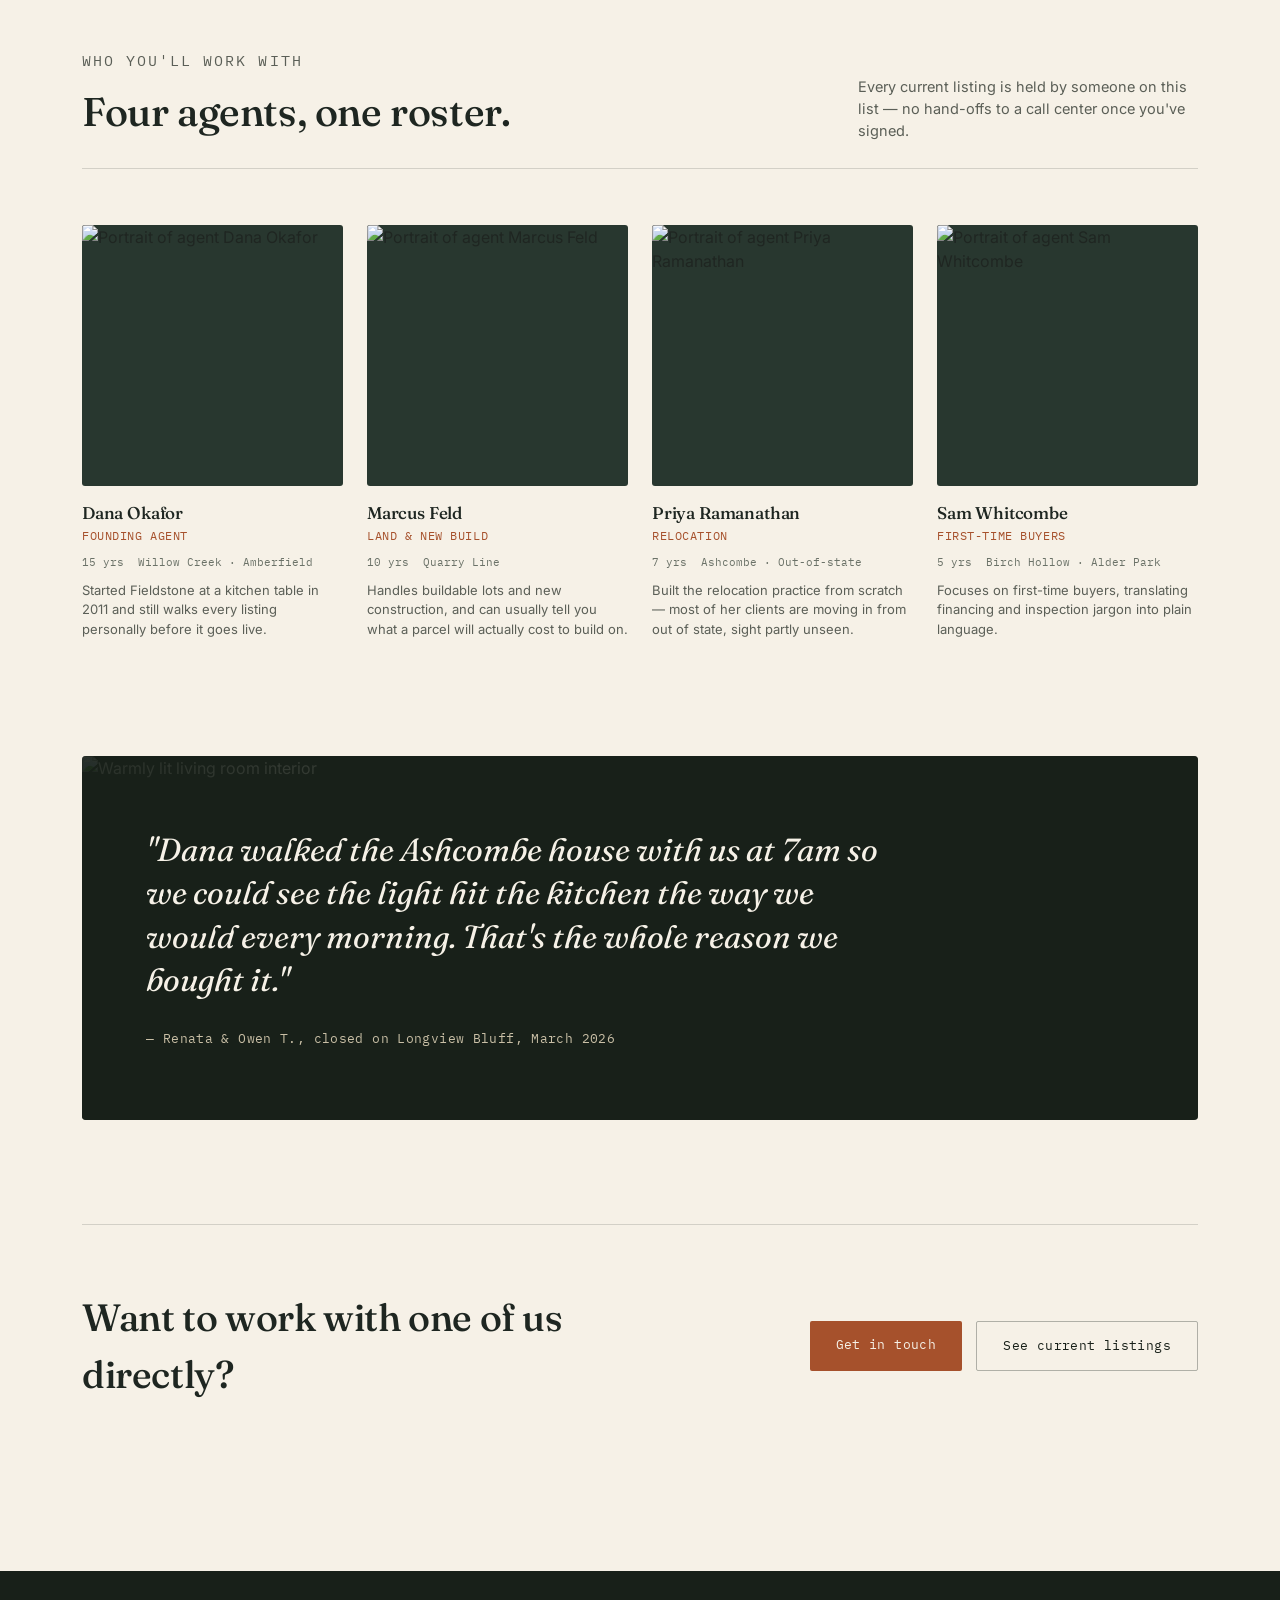
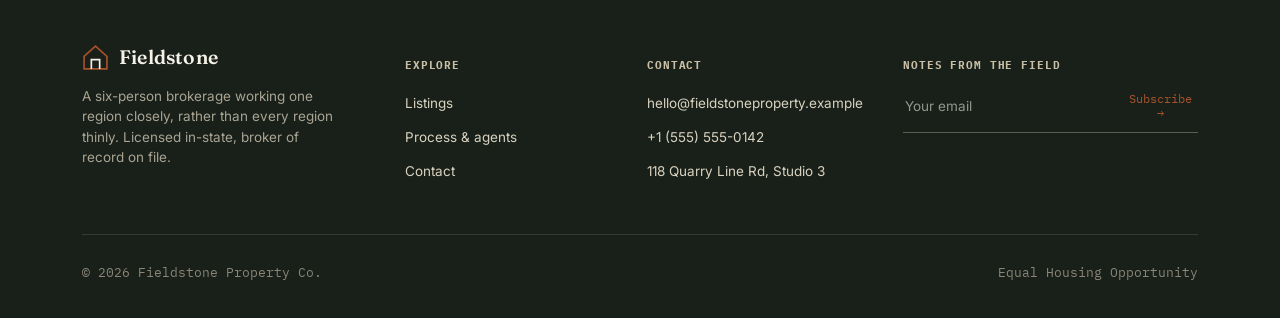
==== commit 27ce1062: "Make header more professional: utility bar with phone/email/social, shrink-on-scroll nav, phone link" ====
--- a/about.html
+++ b/about.html
@@ -12,6 +12,24 @@
 <body>
 
 <header>
+  <div class="utility-bar">
+    <div class="utility-bar-inner">
+      <div class="utility-left">
+        <a href="tel:+15550142">
+          <svg width="13" height="13" viewBox="0 0 24 24" fill="none"><path d="M6.6 10.8c1.4 2.8 3.8 5.2 6.6 6.6l2.2-2.2c.3-.3.7-.4 1-.2 1.1.4 2.3.6 3.6.6.6 0 1 .4 1 1V20c0 .6-.4 1-1 1C10.7 21 3 13.3 3 4c0-.6.4-1 1-1h3.4c.6 0 1 .4 1 1 0 1.3.2 2.5.6 3.6.1.4 0 .8-.2 1L6.6 10.8z" stroke="currentColor" stroke-width="1.3"/></svg>
+          +1 (555) 555-0142
+        </a>
+        <a href="mailto:hello@fieldstoneproperty.example">
+          <svg width="14" height="14" viewBox="0 0 24 24" fill="none"><rect x="3" y="5" width="18" height="14" rx="2" stroke="currentColor" stroke-width="1.3"/><path d="M3 6l9 7 9-7" stroke="currentColor" stroke-width="1.3"/></svg>
+          hello@fieldstoneproperty.example
+        </a>
+      </div>
+      <div class="utility-right">
+        <a href="#" aria-label="Instagram"><svg width="14" height="14" viewBox="0 0 24 24" fill="none"><rect x="3" y="3" width="18" height="18" rx="5" stroke="currentColor" stroke-width="1.4"/><circle cx="12" cy="12" r="4" stroke="currentColor" stroke-width="1.4"/><circle cx="17.3" cy="6.7" r="1" fill="currentColor"/></svg></a>
+        <a href="#" aria-label="LinkedIn"><svg width="14" height="14" viewBox="0 0 24 24" fill="none"><rect x="3" y="3" width="18" height="18" rx="3" stroke="currentColor" stroke-width="1.4"/><path d="M7 10v7M7 7v.01M11 17v-4.5a2 2 0 014 0V17M11 12.5V17" stroke="currentColor" stroke-width="1.4" stroke-linecap="round"/></svg></a>
+      </div>
+    </div>
+  </div>
   <nav>
     <a href="index.html" class="logo">
       <svg class="logo-mark" viewBox="0 0 26 26" fill="none">
@@ -27,7 +45,14 @@
       <li><a href="contact.html">Contact</a></li>
     </ul>
     <div class="nav-right">
-      <a class="nav-cta" href="contact.html">Book a tour</a>
+      <a class="nav-phone" href="tel:+15550142">
+        <svg width="15" height="15" viewBox="0 0 24 24" fill="none"><path d="M6.6 10.8c1.4 2.8 3.8 5.2 6.6 6.6l2.2-2.2c.3-.3.7-.4 1-.2 1.1.4 2.3.6 3.6.6.6 0 1 .4 1 1V20c0 .6-.4 1-1 1C10.7 21 3 13.3 3 4c0-.6.4-1 1-1h3.4c.6 0 1 .4 1 1 0 1.3.2 2.5.6 3.6.1.4 0 .8-.2 1L6.6 10.8z" stroke="currentColor" stroke-width="1.4"/></svg>
+        (555) 555-0142
+      </a>
+      <a class="nav-cta" href="contact.html">
+        Book a tour
+        <svg width="13" height="13" viewBox="0 0 24 24" fill="none"><path d="M5 12h14M13 6l6 6-6 6" stroke="currentColor" stroke-width="1.6" stroke-linecap="round" stroke-linejoin="round"/></svg>
+      </a>
       <button class="nav-toggle" aria-label="Toggle menu" aria-expanded="false">
         <span></span><span></span><span></span>
       </button>
--- a/css/style.css
+++ b/css/style.css
@@ -45,20 +45,50 @@
   /* ---------- NAV ---------- */
   header{
     position:sticky; top:0; z-index:50;
-    background:rgba(246,241,231,0.88);
+    background:rgba(246,241,231,0.92);
     backdrop-filter:blur(10px);
     border-bottom:1px solid var(--line);
-  }
+    transition:box-shadow .3s ease;
+  }
+  header.scrolled{
+    box-shadow:0 8px 28px -12px rgba(20,26,20,0.18);
+  }
+  .utility-bar{
+    background:var(--forest-dark);color:#C9BFA6;
+    max-height:38px; opacity:1; overflow:hidden;
+    transition:max-height .3s ease, opacity .25s ease, padding .3s ease;
+  }
+  header.scrolled .utility-bar{
+    max-height:0; opacity:0; padding-top:0; padding-bottom:0;
+  }
+  .utility-bar-inner{
+    max-width:1180px;margin:0 auto;padding:9px 32px;
+    display:flex;align-items:center;justify-content:space-between;
+    font-family:'IBM Plex Mono',monospace;font-size:11.5px;letter-spacing:0.02em;
+  }
+  .utility-left{display:flex;gap:24px;}
+  .utility-left a{color:#C9BFA6;text-decoration:none;display:flex;align-items:center;gap:7px;transition:color .2s ease;}
+  .utility-left a:hover{color:var(--ivory);}
+  .utility-left svg{flex:none;opacity:0.85;}
+  .utility-right{display:flex;gap:14px;}
+  .utility-right a{color:#8f9a8f;transition:color .2s ease;display:flex;}
+  .utility-right a:hover{color:var(--ivory);}
+  @media (max-width:760px){ .utility-bar{display:none;} }
+
   nav{
-    max-width:1180px;margin:0 auto;padding:20px 32px;
+    max-width:1180px;margin:0 auto;padding:19px 32px;
     display:flex;align-items:center;justify-content:space-between;
-  }
+    transition:padding .3s ease;
+  }
+  header.scrolled nav{padding:13px 32px;}
   .logo{
     display:flex;align-items:center;gap:10px;
-    font-family:'Fraunces',serif;font-size:19px;font-weight:600;
-  }
-  .logo-mark{width:26px;height:26px;flex:none;}
-  .nav-links{display:flex;gap:36px;list-style:none;margin:0;padding:0;}
+    font-family:'Fraunces',serif;font-size:19.5px;font-weight:600;
+    letter-spacing:0.01em;color:var(--forest-dark);text-decoration:none;
+  }
+  .logo-mark{width:27px;height:27px;flex:none;transition:width .3s ease,height .3s ease;}
+  header.scrolled .logo-mark{width:23px;height:23px;}
+  .nav-links{display:flex;gap:38px;list-style:none;margin:0;padding:0;}
   .nav-links a{
     text-decoration:none;font-size:14px;font-weight:500;color:var(--forest-dark);
     position:relative;padding-bottom:3px;
@@ -68,15 +98,24 @@
     transition:width .25s ease;
   }
   .nav-links a:hover::after{width:100%;}
+  .nav-phone{
+    display:flex;align-items:center;gap:8px;font-family:'IBM Plex Mono',monospace;
+    font-size:13px;color:var(--forest-dark);text-decoration:none;white-space:nowrap;
+  }
+  .nav-phone svg{flex:none;color:var(--rust);}
+  .nav-phone:hover{color:var(--rust);}
   .nav-cta{
+    display:flex;align-items:center;gap:8px;
     font-family:'IBM Plex Mono',monospace;font-size:12.5px;
     background:var(--forest-dark);color:var(--ivory);
     padding:11px 20px;border-radius:2px;text-decoration:none;
     letter-spacing:0.03em;
-    transition:background .2s ease;
+    transition:background .2s ease, transform .2s ease;
     white-space:nowrap;
   }
+  .nav-cta svg{transition:transform .2s ease;}
   .nav-cta:hover{background:var(--rust);}
+  .nav-cta:hover svg{transform:translateX(3px);}
   .nav-toggle{display:none;}
 
   /* ---------- HERO ---------- */
@@ -369,6 +408,7 @@
     .process-list .process-item{border-right:none;}
     .footer-top{grid-template-columns:1fr 1fr;}
     .nav-links{display:none;}
+    .nav-phone{display:none;}
     .search-bar{grid-template-columns:1fr 1fr; }
     .search-btn{grid-column:1/-1;}
   }
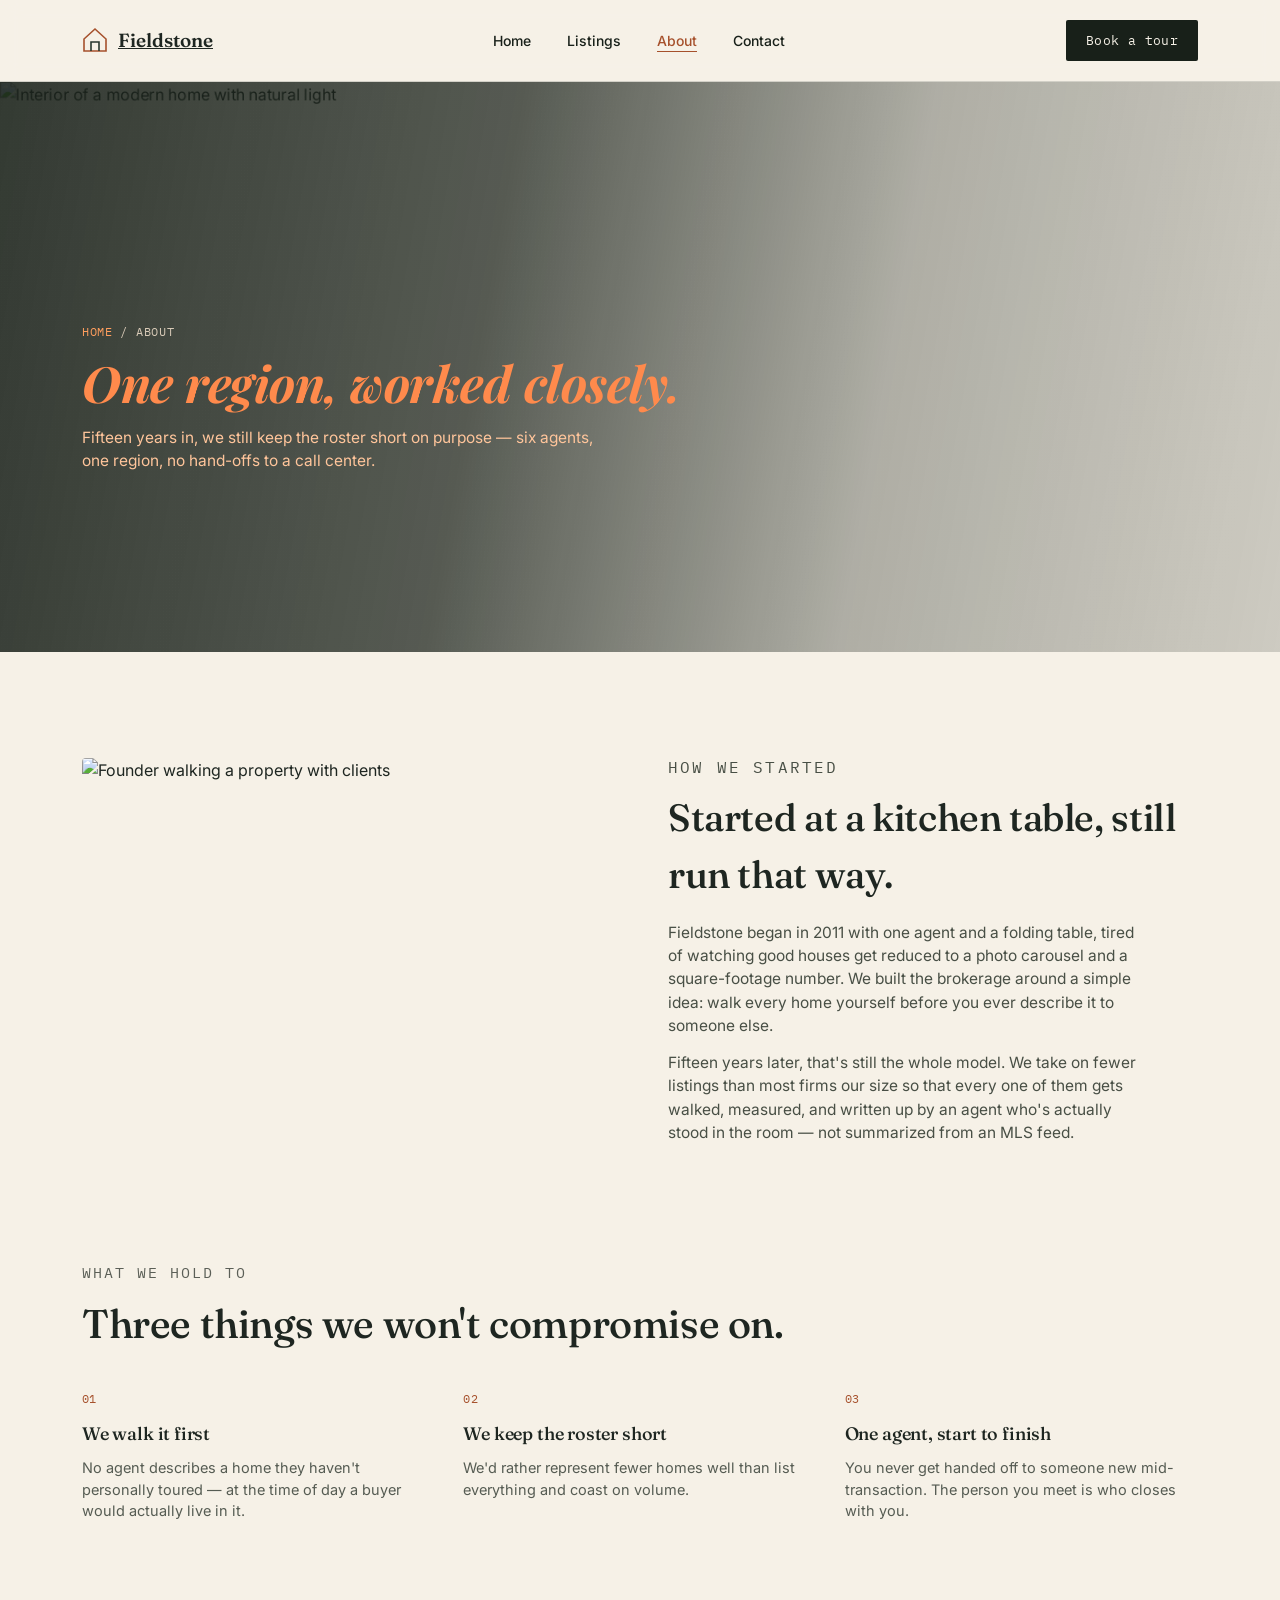
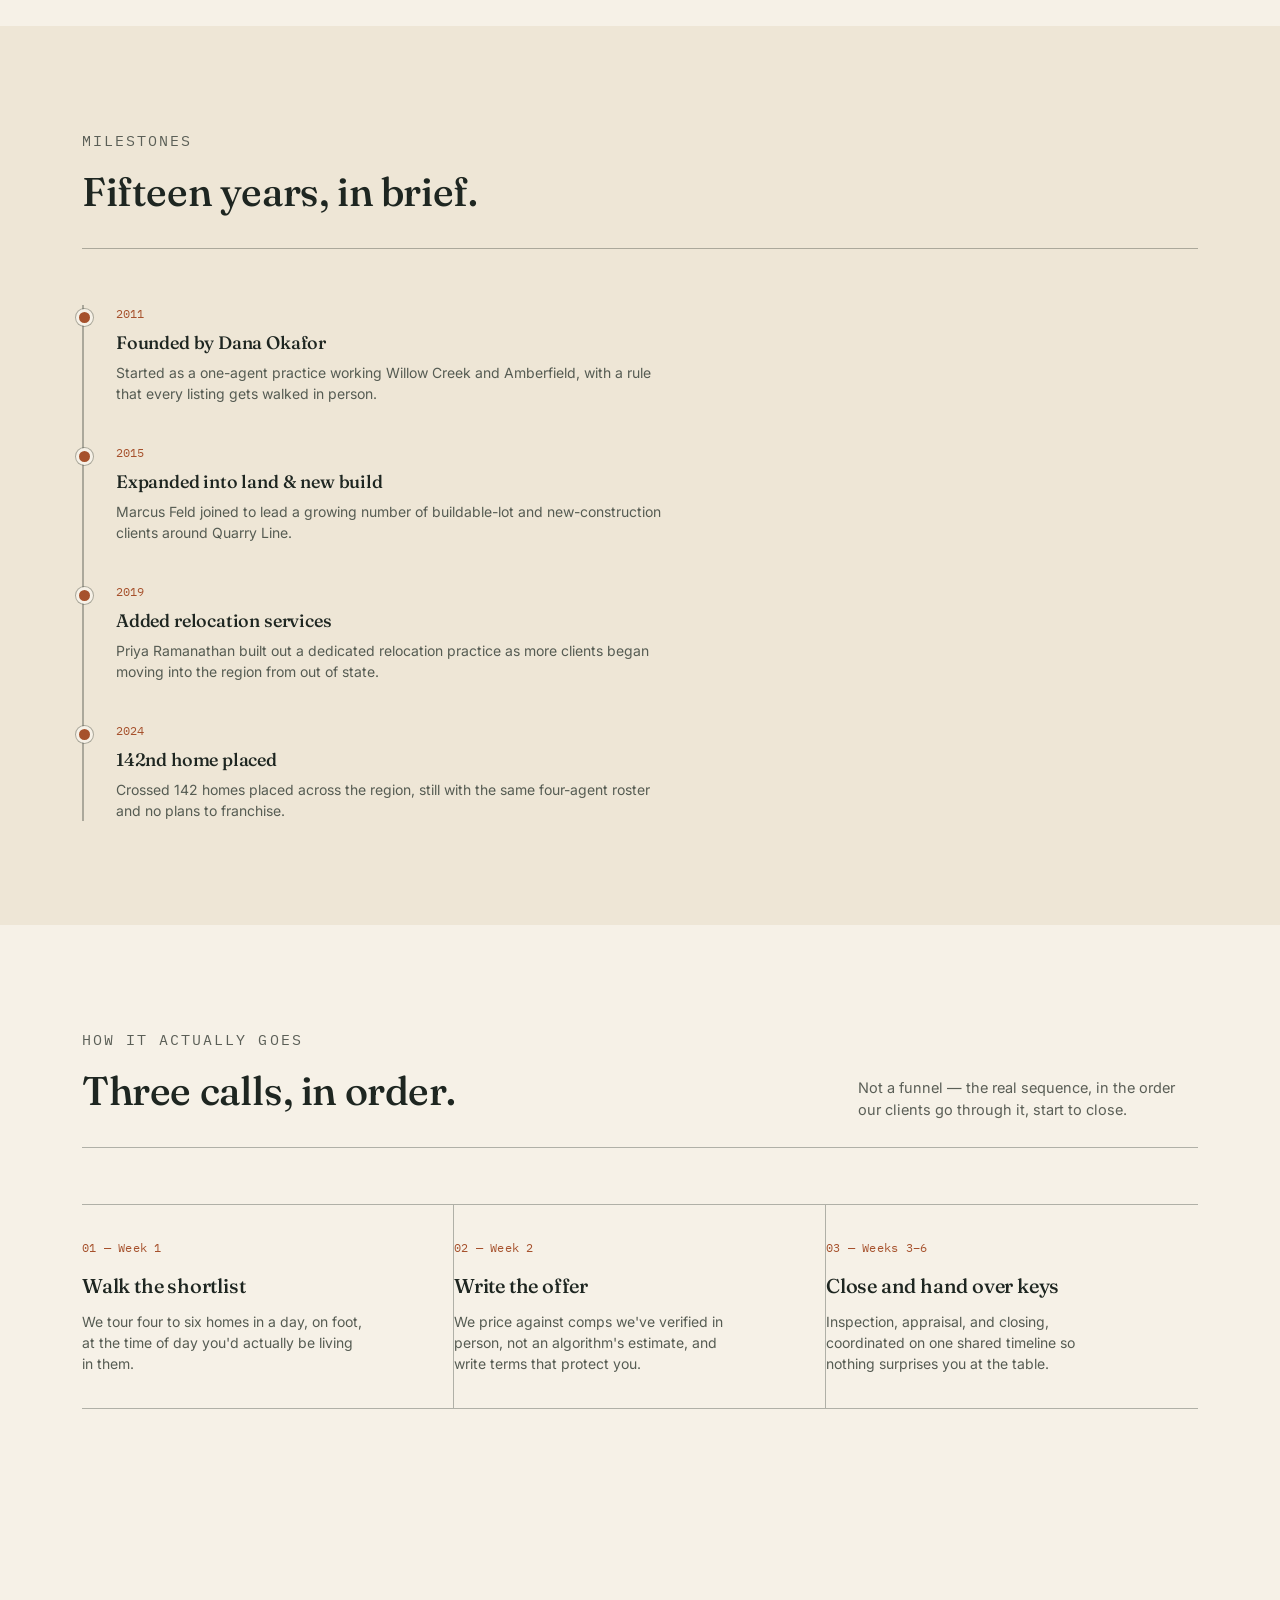
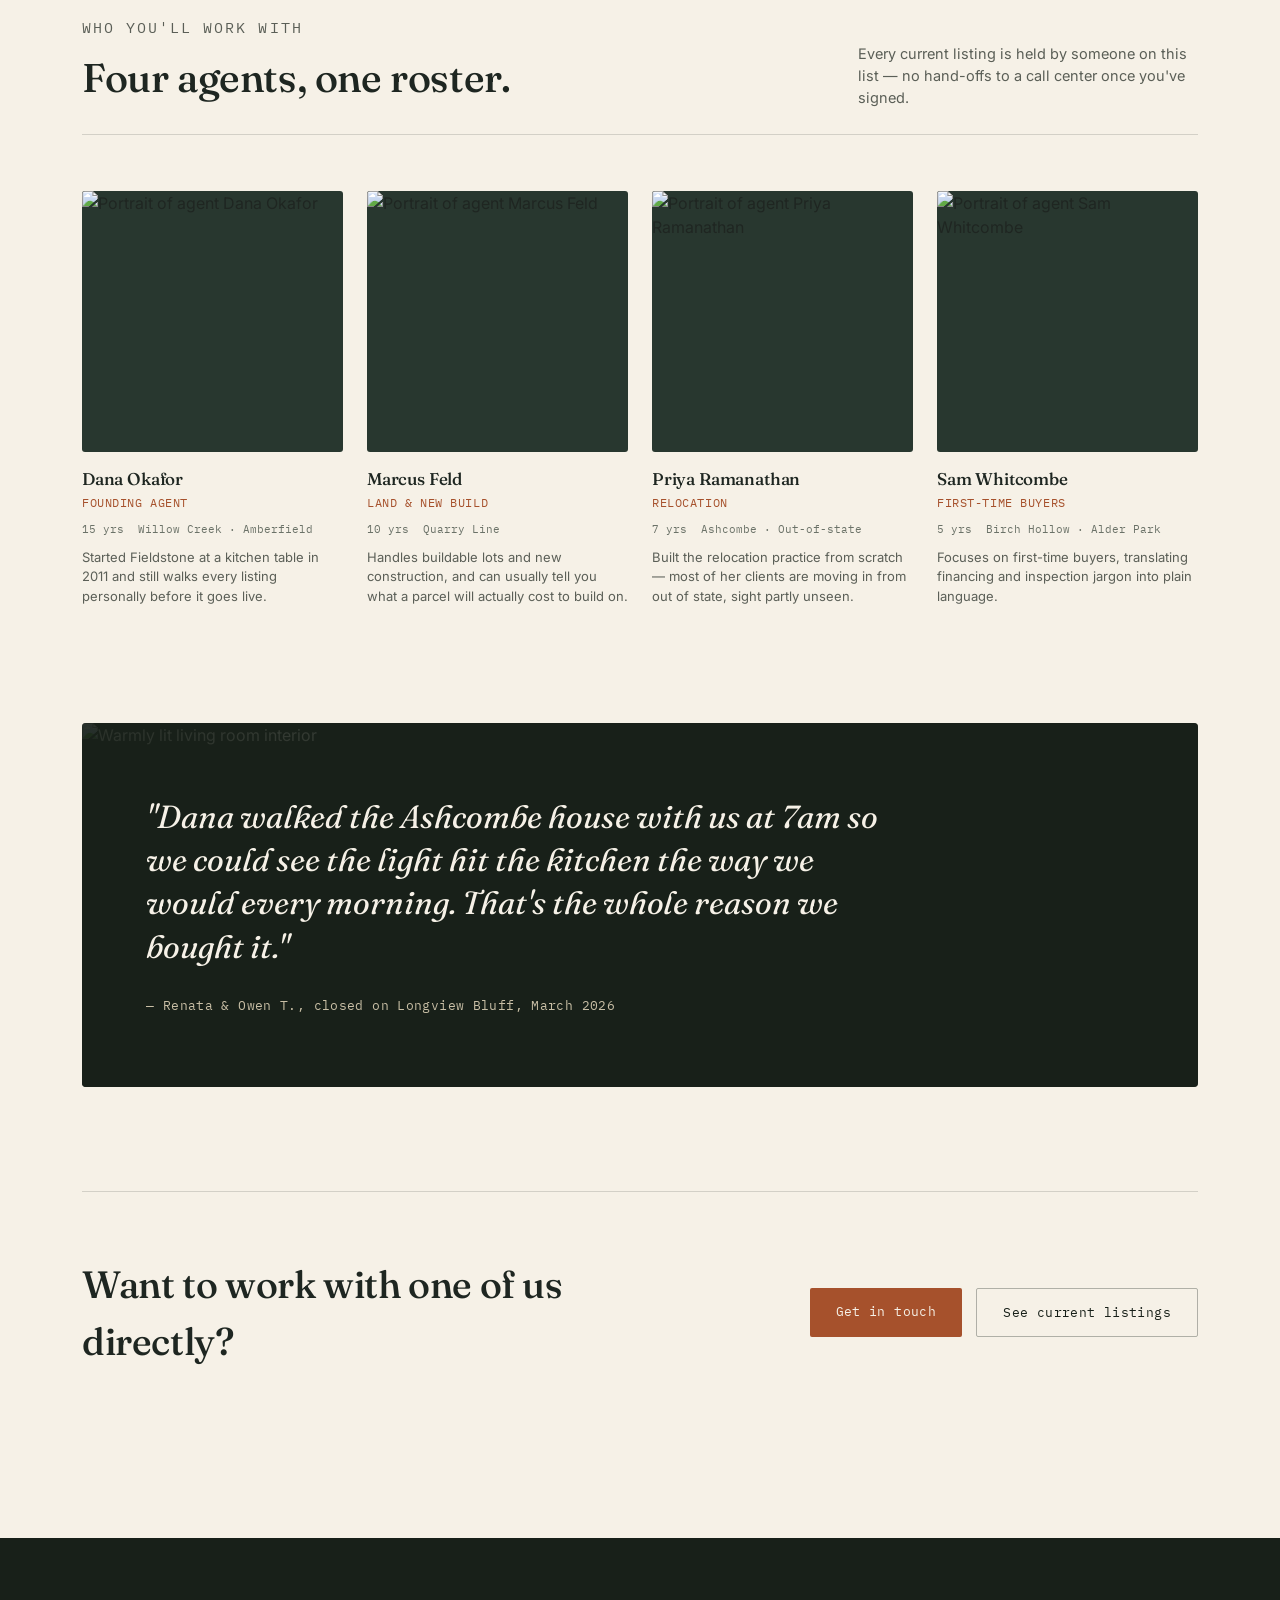
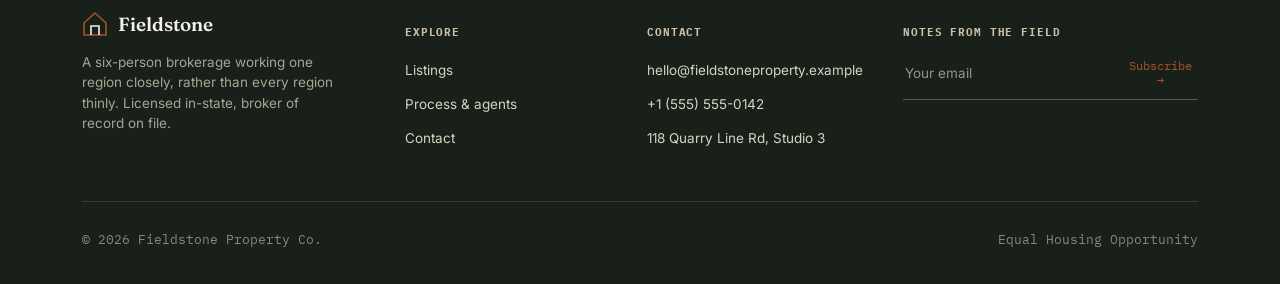
==== commit 2f239e1b: "Revert "Make header more professional: utility bar with phone/email/social, shrink-on-scroll nav, ph" ====
--- a/about.html
+++ b/about.html
@@ -12,24 +12,6 @@
 <body>
 
 <header>
-  <div class="utility-bar">
-    <div class="utility-bar-inner">
-      <div class="utility-left">
-        <a href="tel:+15550142">
-          <svg width="13" height="13" viewBox="0 0 24 24" fill="none"><path d="M6.6 10.8c1.4 2.8 3.8 5.2 6.6 6.6l2.2-2.2c.3-.3.7-.4 1-.2 1.1.4 2.3.6 3.6.6.6 0 1 .4 1 1V20c0 .6-.4 1-1 1C10.7 21 3 13.3 3 4c0-.6.4-1 1-1h3.4c.6 0 1 .4 1 1 0 1.3.2 2.5.6 3.6.1.4 0 .8-.2 1L6.6 10.8z" stroke="currentColor" stroke-width="1.3"/></svg>
-          +1 (555) 555-0142
-        </a>
-        <a href="mailto:hello@fieldstoneproperty.example">
-          <svg width="14" height="14" viewBox="0 0 24 24" fill="none"><rect x="3" y="5" width="18" height="14" rx="2" stroke="currentColor" stroke-width="1.3"/><path d="M3 6l9 7 9-7" stroke="currentColor" stroke-width="1.3"/></svg>
-          hello@fieldstoneproperty.example
-        </a>
-      </div>
-      <div class="utility-right">
-        <a href="#" aria-label="Instagram"><svg width="14" height="14" viewBox="0 0 24 24" fill="none"><rect x="3" y="3" width="18" height="18" rx="5" stroke="currentColor" stroke-width="1.4"/><circle cx="12" cy="12" r="4" stroke="currentColor" stroke-width="1.4"/><circle cx="17.3" cy="6.7" r="1" fill="currentColor"/></svg></a>
-        <a href="#" aria-label="LinkedIn"><svg width="14" height="14" viewBox="0 0 24 24" fill="none"><rect x="3" y="3" width="18" height="18" rx="3" stroke="currentColor" stroke-width="1.4"/><path d="M7 10v7M7 7v.01M11 17v-4.5a2 2 0 014 0V17M11 12.5V17" stroke="currentColor" stroke-width="1.4" stroke-linecap="round"/></svg></a>
-      </div>
-    </div>
-  </div>
   <nav>
     <a href="index.html" class="logo">
       <svg class="logo-mark" viewBox="0 0 26 26" fill="none">
@@ -45,14 +27,7 @@
       <li><a href="contact.html">Contact</a></li>
     </ul>
     <div class="nav-right">
-      <a class="nav-phone" href="tel:+15550142">
-        <svg width="15" height="15" viewBox="0 0 24 24" fill="none"><path d="M6.6 10.8c1.4 2.8 3.8 5.2 6.6 6.6l2.2-2.2c.3-.3.7-.4 1-.2 1.1.4 2.3.6 3.6.6.6 0 1 .4 1 1V20c0 .6-.4 1-1 1C10.7 21 3 13.3 3 4c0-.6.4-1 1-1h3.4c.6 0 1 .4 1 1 0 1.3.2 2.5.6 3.6.1.4 0 .8-.2 1L6.6 10.8z" stroke="currentColor" stroke-width="1.4"/></svg>
-        (555) 555-0142
-      </a>
-      <a class="nav-cta" href="contact.html">
-        Book a tour
-        <svg width="13" height="13" viewBox="0 0 24 24" fill="none"><path d="M5 12h14M13 6l6 6-6 6" stroke="currentColor" stroke-width="1.6" stroke-linecap="round" stroke-linejoin="round"/></svg>
-      </a>
+      <a class="nav-cta" href="contact.html">Book a tour</a>
       <button class="nav-toggle" aria-label="Toggle menu" aria-expanded="false">
         <span></span><span></span><span></span>
       </button>
--- a/css/style.css
+++ b/css/style.css
@@ -45,50 +45,20 @@
   /* ---------- NAV ---------- */
   header{
     position:sticky; top:0; z-index:50;
-    background:rgba(246,241,231,0.92);
+    background:rgba(246,241,231,0.88);
     backdrop-filter:blur(10px);
     border-bottom:1px solid var(--line);
-    transition:box-shadow .3s ease;
-  }
-  header.scrolled{
-    box-shadow:0 8px 28px -12px rgba(20,26,20,0.18);
-  }
-  .utility-bar{
-    background:var(--forest-dark);color:#C9BFA6;
-    max-height:38px; opacity:1; overflow:hidden;
-    transition:max-height .3s ease, opacity .25s ease, padding .3s ease;
-  }
-  header.scrolled .utility-bar{
-    max-height:0; opacity:0; padding-top:0; padding-bottom:0;
-  }
-  .utility-bar-inner{
-    max-width:1180px;margin:0 auto;padding:9px 32px;
+  }
+  nav{
+    max-width:1180px;margin:0 auto;padding:20px 32px;
     display:flex;align-items:center;justify-content:space-between;
-    font-family:'IBM Plex Mono',monospace;font-size:11.5px;letter-spacing:0.02em;
-  }
-  .utility-left{display:flex;gap:24px;}
-  .utility-left a{color:#C9BFA6;text-decoration:none;display:flex;align-items:center;gap:7px;transition:color .2s ease;}
-  .utility-left a:hover{color:var(--ivory);}
-  .utility-left svg{flex:none;opacity:0.85;}
-  .utility-right{display:flex;gap:14px;}
-  .utility-right a{color:#8f9a8f;transition:color .2s ease;display:flex;}
-  .utility-right a:hover{color:var(--ivory);}
-  @media (max-width:760px){ .utility-bar{display:none;} }
-
-  nav{
-    max-width:1180px;margin:0 auto;padding:19px 32px;
-    display:flex;align-items:center;justify-content:space-between;
-    transition:padding .3s ease;
-  }
-  header.scrolled nav{padding:13px 32px;}
+  }
   .logo{
     display:flex;align-items:center;gap:10px;
-    font-family:'Fraunces',serif;font-size:19.5px;font-weight:600;
-    letter-spacing:0.01em;color:var(--forest-dark);text-decoration:none;
-  }
-  .logo-mark{width:27px;height:27px;flex:none;transition:width .3s ease,height .3s ease;}
-  header.scrolled .logo-mark{width:23px;height:23px;}
-  .nav-links{display:flex;gap:38px;list-style:none;margin:0;padding:0;}
+    font-family:'Fraunces',serif;font-size:19px;font-weight:600;
+  }
+  .logo-mark{width:26px;height:26px;flex:none;}
+  .nav-links{display:flex;gap:36px;list-style:none;margin:0;padding:0;}
   .nav-links a{
     text-decoration:none;font-size:14px;font-weight:500;color:var(--forest-dark);
     position:relative;padding-bottom:3px;
@@ -98,24 +68,15 @@
     transition:width .25s ease;
   }
   .nav-links a:hover::after{width:100%;}
-  .nav-phone{
-    display:flex;align-items:center;gap:8px;font-family:'IBM Plex Mono',monospace;
-    font-size:13px;color:var(--forest-dark);text-decoration:none;white-space:nowrap;
-  }
-  .nav-phone svg{flex:none;color:var(--rust);}
-  .nav-phone:hover{color:var(--rust);}
   .nav-cta{
-    display:flex;align-items:center;gap:8px;
     font-family:'IBM Plex Mono',monospace;font-size:12.5px;
     background:var(--forest-dark);color:var(--ivory);
     padding:11px 20px;border-radius:2px;text-decoration:none;
     letter-spacing:0.03em;
-    transition:background .2s ease, transform .2s ease;
+    transition:background .2s ease;
     white-space:nowrap;
   }
-  .nav-cta svg{transition:transform .2s ease;}
   .nav-cta:hover{background:var(--rust);}
-  .nav-cta:hover svg{transform:translateX(3px);}
   .nav-toggle{display:none;}
 
   /* ---------- HERO ---------- */
@@ -408,7 +369,6 @@
     .process-list .process-item{border-right:none;}
     .footer-top{grid-template-columns:1fr 1fr;}
     .nav-links{display:none;}
-    .nav-phone{display:none;}
     .search-bar{grid-template-columns:1fr 1fr; }
     .search-btn{grid-column:1/-1;}
   }
